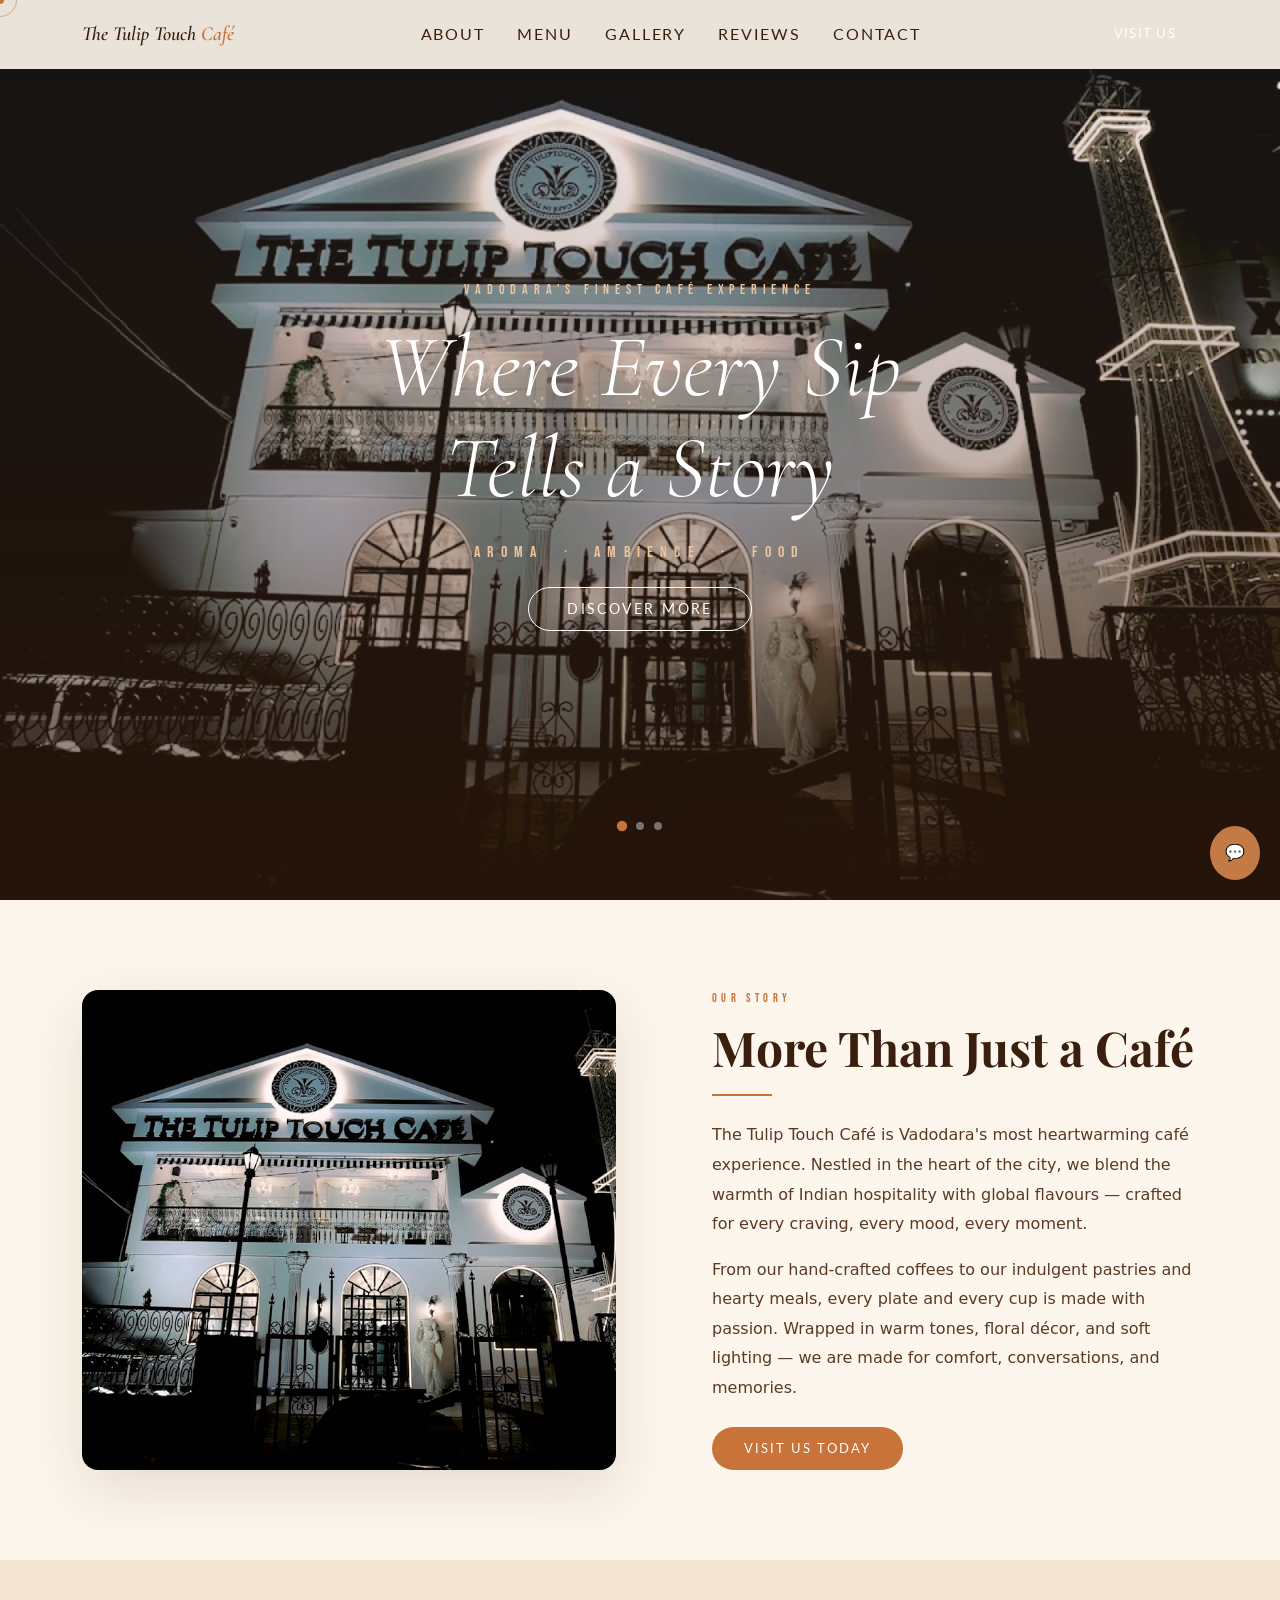
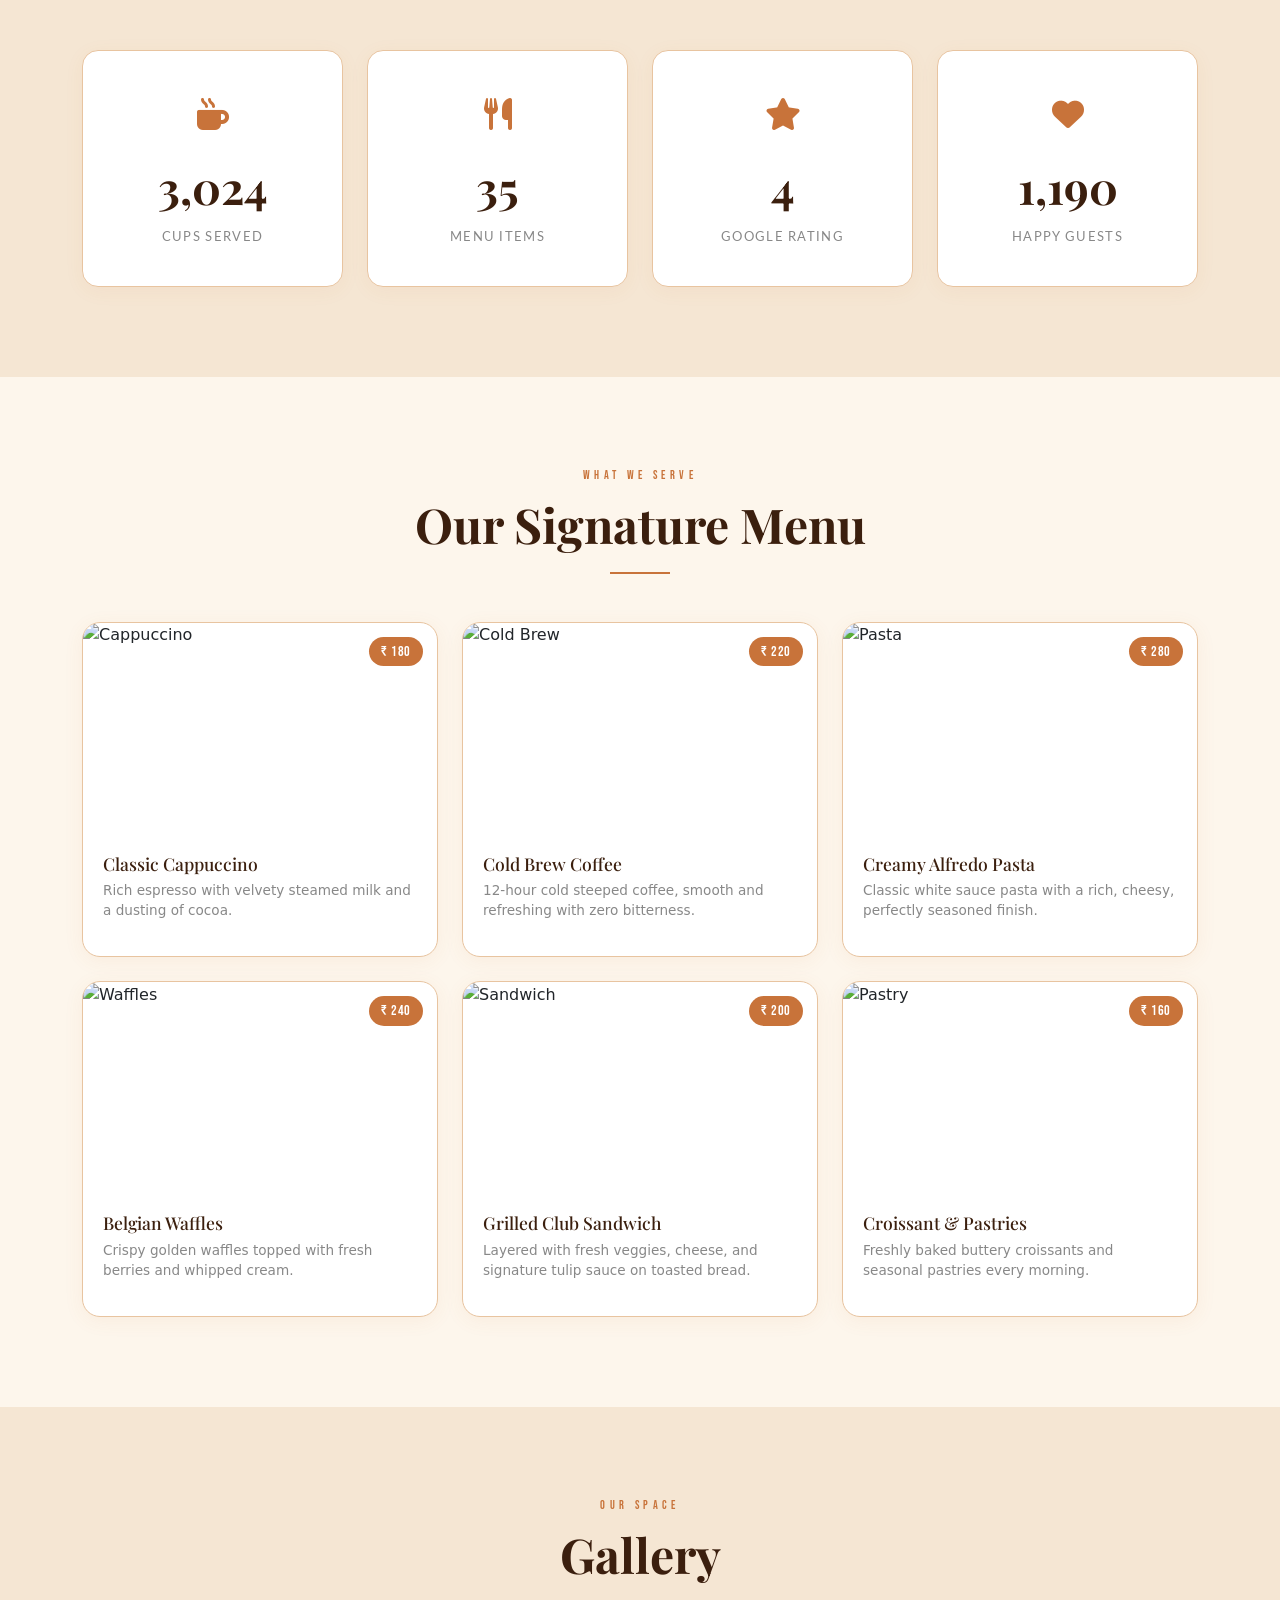
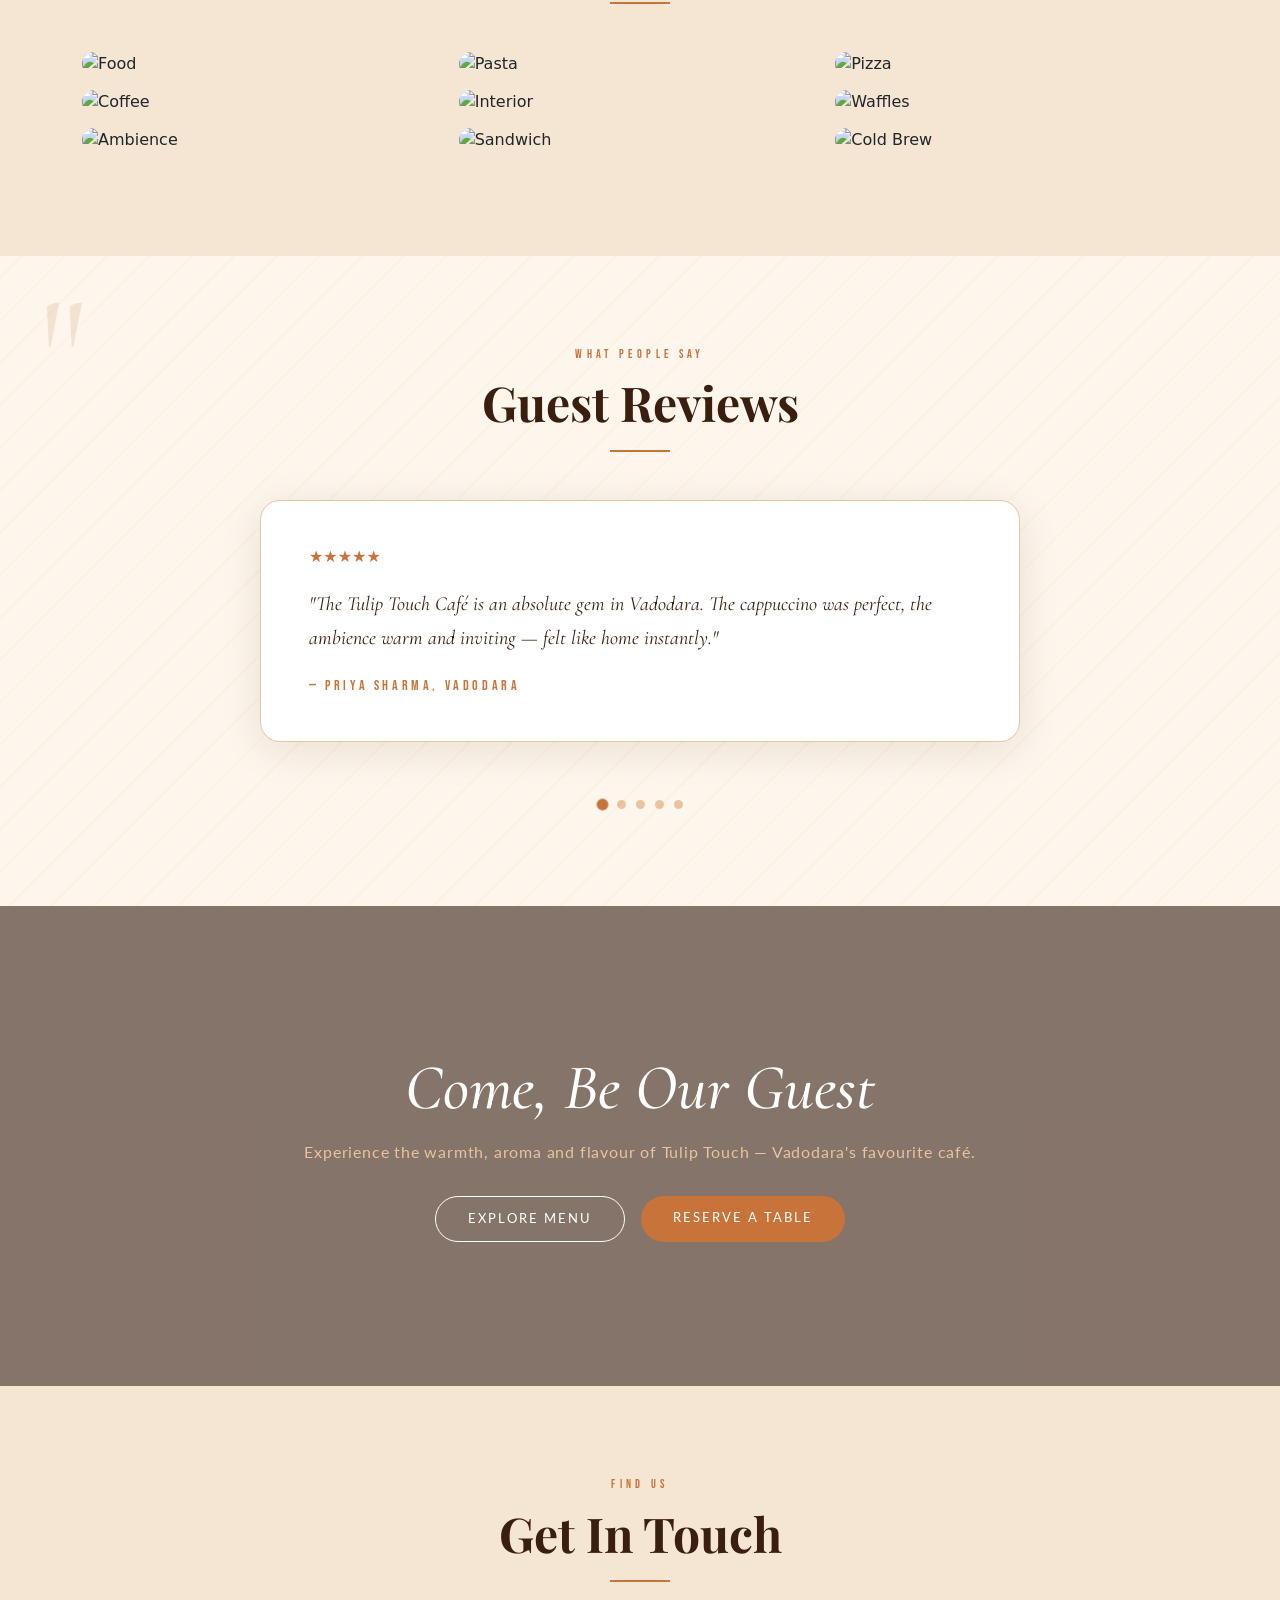
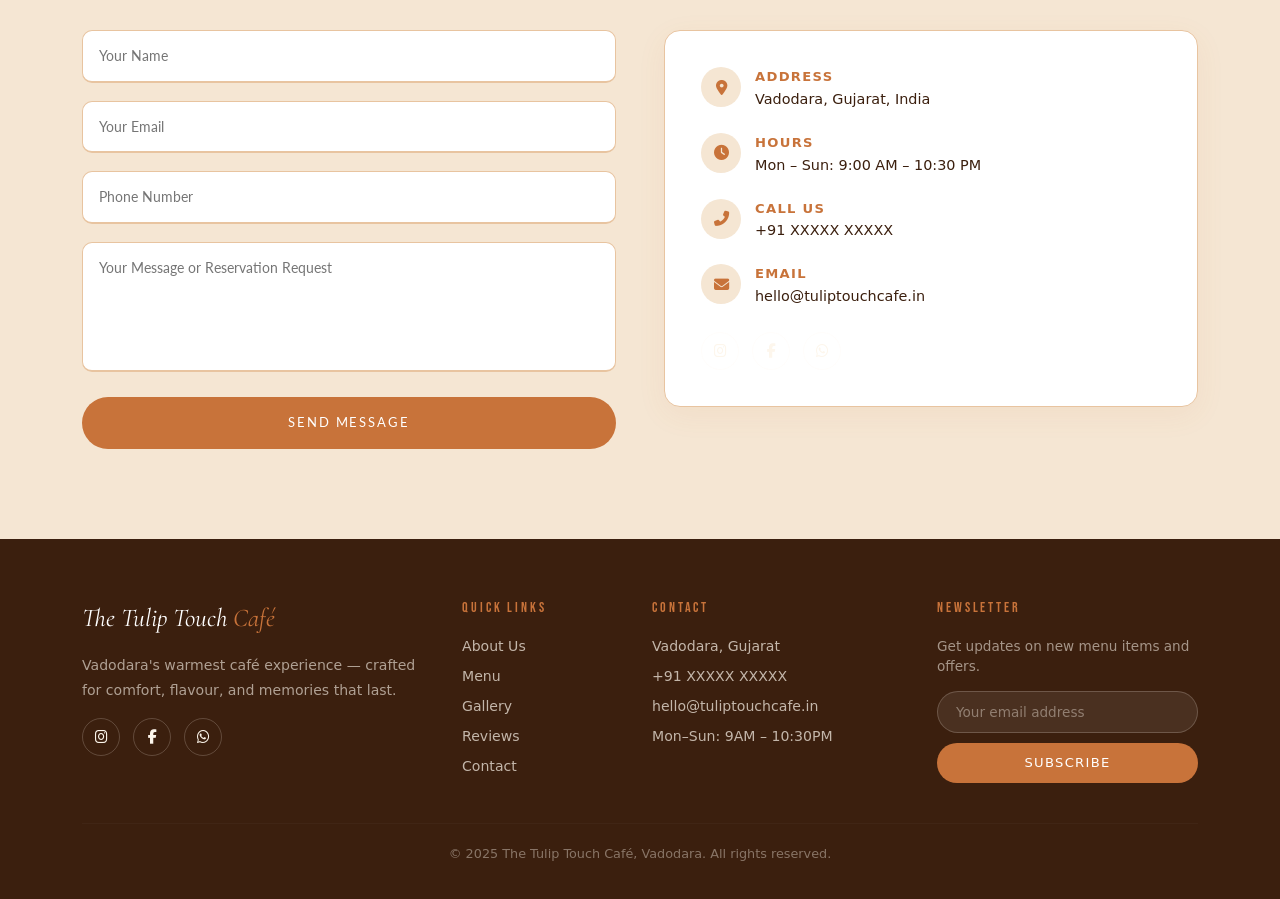
==== index.html @ 8b5bb9b6 "latest updates" ====
<!DOCTYPE html>
<html lang="en">
<head>
  <link rel="stylesheet" href="style.css">

  <meta charset="UTF-8" />
  <meta name="viewport" content="width=device-width, initial-scale=1.0"/>
  <title>The Tulip Touch Café — Vadodara</title>

  <!-- Bootstrap 5 -->
  <link href="https://cdn.jsdelivr.net/npm/bootstrap@5.3.2/dist/css/bootstrap.min.css" rel="stylesheet"/>
  
  <!-- Font Awesome -->
  <link href="https://cdnjs.cloudflare.com/ajax/libs/font-awesome/6.5.0/css/all.min.css" rel="stylesheet"/>
  <!-- Google Fonts -->
  <link href="https://fonts.googleapis.com/css2?family=Cormorant+Garamond:ital,wght@0,300;0,400;0,600;1,300;1,400&family=Playfair+Display:wght@400;600;700&family=Lato:wght@300;400;700&family=Bebas+Neue&display=swap" rel="stylesheet"/>
  
</head>
<body>

<!-- CURSOR -->
<div id="cursor-dot"></div>
<div id="cursor-ring"></div>

<!-- LOADER -->
<div id="loader">
  <div class="loader-logo">The Tulip Touch <span style="color:var(--caramel)">Café</span></div>
  <div class="loader-sub">Vadodara &nbsp;·&nbsp; Est. 2020</div>
</div>

<!-- LIGHTBOX -->
<div id="lightbox">
  <span id="lightbox-close">&times;</span>
  <img id="lightbox-img" src="" alt=""/>
</div>

<!-- ━━━━━━━━━━━━ NAVBAR ━━━━━━━━━━━━ -->
<nav id="mainNav" class="navbar navbar-expand-lg">
  <div class="container">
    <a class="navbar-brand" href="#">The Tulip Touch <span>Café</span></a>
    <button class="navbar-toggler border-0" type="button" data-bs-toggle="collapse" data-bs-target="#navMenu">
      <span class="navbar-toggler-icon"></span>
    </button>
    <div class="collapse navbar-collapse" id="navMenu">
      <ul class="navbar-nav mx-auto">
        <li class="nav-item"><a class="nav-link" href="#about">About</a></li>
        <li class="nav-item"><a class="nav-link" href="#menu">Menu</a></li>
        <li class="nav-item"><a class="nav-link" href="#gallery">Gallery</a></li>
        <li class="nav-item"><a class="nav-link" href="#testimonials">Reviews</a></li>
        <li class="nav-item"><a class="nav-link" href="#contact">Contact</a></li>
      </ul>
      <a href="#contact" class="nav-link btn-nav">Visit Us</a>
    </div>
  </div>
</nav>

<!-- ━━━━━━━━━━━━ HERO ━━━━━━━━━━━━ -->
<section id="hero">
  <div class="hero-slide active" style="background-image:url('images/img2.png')"></div>
  <div class="hero-slide" style="background-image:url('images/img1.png')"></div>
  <div class="hero-slide" style="background-image:url('images/img3.png')"></div>

  <div class="hero-overlay"></div>
  <div class="hero-letterbox-top"></div>
  <div class="hero-letterbox-bottom"></div>

  <!-- Particles -->
  <div class="hero-particle" style="width:10px;height:10px;left:12%;bottom:-20px;animation-duration:11s;animation-delay:0s;"></div>
  <div class="hero-particle" style="width:7px;height:7px;left:25%;bottom:-20px;animation-duration:14s;animation-delay:1.2s;"></div>
  <div class="hero-particle" style="width:14px;height:14px;left:42%;bottom:-20px;animation-duration:9s;animation-delay:2.5s;"></div>
  <div class="hero-particle" style="width:6px;height:6px;left:58%;bottom:-20px;animation-duration:13s;animation-delay:0.8s;"></div>
  <div class="hero-particle" style="width:11px;height:11px;left:70%;bottom:-20px;animation-duration:10s;animation-delay:3s;"></div>
  <div class="hero-particle" style="width:8px;height:8px;left:83%;bottom:-20px;animation-duration:12s;animation-delay:1.8s;"></div>
  <div class="hero-particle" style="width:16px;height:16px;left:6%;bottom:-20px;animation-duration:15s;animation-delay:4s;"></div>
  <div class="hero-particle" style="width:9px;height:9px;left:92%;bottom:-20px;animation-duration:10.5s;animation-delay:2s;"></div>

  <div class="hero-content">
    <div class="hero-tag">Vadodara's Finest Café Experience</div>
    <h1 class="hero-title">Where Every Sip<br>Tells a Story</h1>
    <div class="hero-sub">Aroma &nbsp;·&nbsp; Ambience &nbsp;·&nbsp; Food</div>
    <div class="hero-cta">
      <a href="#about" class="btn-hero">Discover More</a>
    </div>
  </div>

  <div class="hero-dots">
    <div class="hero-dot active" onclick="goSlide(0)"></div>
    <div class="hero-dot" onclick="goSlide(1)"></div>
    <div class="hero-dot" onclick="goSlide(2)"></div>
  </div>
</section>

<!-- ━━━━━━━━━━━━ ABOUT ━━━━━━━━━━━━ -->
<section id="about">
  <div class="container">
    <div class="row align-items-center g-5">
      <div class="col-lg-6 reveal from-left">
        <div class="about-img-wrap" id="tiltCard">
          <img src="images/img2.png" alt="Tulip Touch Cafe Interior"/>
        </div>
      </div>
      <div class="col-lg-6 reveal from-right">
        <div class="about-text">
          <span class="section-label">Our Story</span>
          <h2 class="section-title">More Than Just a Café</h2>
          <div class="section-divider"></div>
          <p class="mb-3" style="line-height:1.85;color:#5a3a25;">
            The Tulip Touch Café is Vadodara's most heartwarming café experience. Nestled in the heart of the city, we blend the warmth of Indian hospitality with global flavours — crafted for every craving, every mood, every moment.
          </p>
          <p class="mb-4" style="line-height:1.85;color:#5a3a25;">
            From our hand-crafted coffees to our indulgent pastries and hearty meals, every plate and every cup is made with passion. Wrapped in warm tones, floral décor, and soft lighting — we are made for comfort, conversations, and memories.
          </p>
          <a href="#contact" class="btn-caramel">Visit Us Today</a>
        </div>
      </div>
    </div>
  </div>
</section>

<!-- ━━━━━━━━━━━━ STATS ━━━━━━━━━━━━ -->
<section id="stats">
  <div class="container">
    <div class="row g-4 text-center">
      <div class="col-6 col-md-3 reveal">
        <div class="stat-card">
          <div class="stat-icon"><i class="fas fa-mug-hot"></i></div>
          <div class="stat-num" data-target="5000">0</div>
          <div class="stat-label">Cups Served</div>
        </div>
      </div>
      <div class="col-6 col-md-3 reveal" style="transition-delay:0.1s">
        <div class="stat-card">
          <div class="stat-icon"><i class="fas fa-utensils"></i></div>
          <div class="stat-num" data-target="60">0</div>
          <div class="stat-label">Menu Items</div>
        </div>
      </div>
      <div class="col-6 col-md-3 reveal" style="transition-delay:0.2s">
        <div class="stat-card">
          <div class="stat-icon"><i class="fas fa-star"></i></div>
          <div class="stat-num" data-target="4">0</div>
          <div class="stat-label">Google Rating</div>
        </div>
      </div>
      <div class="col-6 col-md-3 reveal" style="transition-delay:0.3s">
        <div class="stat-card">
          <div class="stat-icon"><i class="fas fa-heart"></i></div>
          <div class="stat-num" data-target="2000">0</div>
          <div class="stat-label">Happy Guests</div>
        </div>
      </div>
    </div>
  </div>
</section>

<!-- ━━━━━━━━━━━━ MENU ━━━━━━━━━━━━ -->
<section id="menu">
  <div class="container">
    <div class="text-center mb-5 reveal">
      <span class="section-label">What We Serve</span>
      <h2 class="section-title">Our Signature Menu</h2>
      <div class="section-divider mx-auto"></div>
    </div>
    <div class="row g-4">
      <div class="col-md-4 reveal" style="transition-delay:0s">
        <div class="menu-card">
          <div class="menu-img"><img src="https://images.unsplash.com/photo-1509042239860-f550ce710b93?w=600" alt="Cappuccino"/></div>
          <div class="price-badge">₹ 180</div>
          <div class="menu-body"><h5>Classic Cappuccino</h5><p>Rich espresso with velvety steamed milk and a dusting of cocoa.</p></div>
        </div>
      </div>
      <div class="col-md-4 reveal" style="transition-delay:0.1s">
        <div class="menu-card">
          <div class="menu-img"><img src="https://images.unsplash.com/photo-1572286258217-215cf8e3320a?w=600" alt="Cold Brew"/></div>
          <div class="price-badge">₹ 220</div>
          <div class="menu-body"><h5>Cold Brew Coffee</h5><p>12-hour cold steeped coffee, smooth and refreshing with zero bitterness.</p></div>
        </div>
      </div>
      <div class="col-md-4 reveal" style="transition-delay:0.2s">
        <div class="menu-card">
          <div class="menu-img"><img src="https://images.unsplash.com/photo-1556909114-f6e7ad7d3136?w=600" alt="Pasta"/></div>
          <div class="price-badge">₹ 280</div>
          <div class="menu-body"><h5>Creamy Alfredo Pasta</h5><p>Classic white sauce pasta with a rich, cheesy, perfectly seasoned finish.</p></div>
        </div>
      </div>
      <div class="col-md-4 reveal" style="transition-delay:0.1s">
        <div class="menu-card">
          <div class="menu-img"><img src="https://images.unsplash.com/photo-1551024506-0bccd828d307?w=600" alt="Waffles"/></div>
          <div class="price-badge">₹ 240</div>
          <div class="menu-body"><h5>Belgian Waffles</h5><p>Crispy golden waffles topped with fresh berries and whipped cream.</p></div>
        </div>
      </div>
      <div class="col-md-4 reveal" style="transition-delay:0.2s">
        <div class="menu-card">
          <div class="menu-img"><img src="https://images.unsplash.com/photo-1565299624946-b28f40a0ae38?w=600" alt="Sandwich"/></div>
          <div class="price-badge">₹ 200</div>
          <div class="menu-body"><h5>Grilled Club Sandwich</h5><p>Layered with fresh veggies, cheese, and signature tulip sauce on toasted bread.</p></div>
        </div>
      </div>
      <div class="col-md-4 reveal" style="transition-delay:0.3s">
        <div class="menu-card">
          <div class="menu-img"><img src="https://images.unsplash.com/photo-1504674900247-0877df9cc836?w=600" alt="Pastry"/></div>
          <div class="price-badge">₹ 160</div>
          <div class="menu-body"><h5>Croissant & Pastries</h5><p>Freshly baked buttery croissants and seasonal pastries every morning.</p></div>
        </div>
      </div>
    </div>
  </div>
</section>

<!-- ━━━━━━━━━━━━ GALLERY ━━━━━━━━━━━━ -->
<section id="gallery">
  <div class="container">
    <div class="text-center mb-5 reveal">
      <span class="section-label">Our Space</span>
      <h2 class="section-title">Gallery</h2>
      <div class="section-divider mx-auto"></div>
    </div>
    <div class="gallery-grid">
      <div class="gallery-item reveal" onclick="openLightbox(this)">
        <img src="https://images.unsplash.com/photo-1504674900247-0877df9cc836?w=700" alt="Food"/>
        <div class="gallery-overlay">Our Kitchen Creations</div>
      </div>
      <div class="gallery-item reveal" onclick="openLightbox(this)">
        <img src="https://images.unsplash.com/photo-1509042239860-f550ce710b93?w=700" alt="Coffee"/>
        <div class="gallery-overlay">Hand-crafted Coffees</div>
      </div>
      <div class="gallery-item reveal" onclick="openLightbox(this)">
        <img src="https://images.unsplash.com/photo-1414235077428-338989a2e8c0?w=700" alt="Ambience"/>
        <div class="gallery-overlay">Warm Ambience</div>
      </div>
      <div class="gallery-item reveal" onclick="openLightbox(this)">
        <img src="https://images.unsplash.com/photo-1556909114-f6e7ad7d3136?w=700" alt="Pasta"/>
        <div class="gallery-overlay">Signature Pasta</div>
      </div>
      <div class="gallery-item reveal" onclick="openLightbox(this)">
        <img src="https://images.unsplash.com/photo-1521017432531-fbd92d768814?w=700" alt="Interior"/>
        <div class="gallery-overlay">Cozy Interiors</div>
      </div>
      <div class="gallery-item reveal" onclick="openLightbox(this)">
        <img src="https://images.unsplash.com/photo-1565299624946-b28f40a0ae38?w=700" alt="Sandwich"/>
        <div class="gallery-overlay">Fresh Bites</div>
      </div>
      <div class="gallery-item reveal" onclick="openLightbox(this)">
        <img src="https://images.unsplash.com/photo-1513104890138-7c749659a591?w=700" alt="Pizza"/>
        <div class="gallery-overlay">Our Specials</div>
      </div>
      <div class="gallery-item reveal" onclick="openLightbox(this)">
        <img src="https://images.unsplash.com/photo-1551024506-0bccd828d307?w=700" alt="Waffles"/>
        <div class="gallery-overlay">Sweet Treats</div>
      </div>
      <div class="gallery-item reveal" onclick="openLightbox(this)">
        <img src="https://images.unsplash.com/photo-1572286258217-215cf8e3320a?w=700" alt="Cold Brew"/>
        <div class="gallery-overlay">Cold Brews</div>
      </div>
    </div>
  </div>
</section>

<!-- ━━━━━━━━━━━━ TESTIMONIALS ━━━━━━━━━━━━ -->
<section id="testimonials">
  <div class="testi-big-quote">"</div>
  <div class="container">
    <div class="text-center mb-5 reveal">
      <span class="section-label">What People Say</span>
      <h2 class="section-title">Guest Reviews</h2>
      <div class="section-divider mx-auto"></div>
    </div>
    <div class="testi-wrapper reveal">
      <div class="testi-card active" id="testiCard">
        <div class="testi-stars">★★★★★</div>
        <div class="testi-text" id="testiText">"The Tulip Touch Café is an absolute gem in Vadodara. The cappuccino was perfect, the ambience warm and inviting — felt like home instantly."</div>
        <div class="testi-name" id="testiName">— Priya Sharma, Vadodara</div>
      </div>
    </div>
    <div class="testi-dots" id="testiDots"></div>
  </div>
</section>

<!-- ━━━━━━━━━━━━ CTA BANNER ━━━━━━━━━━━━ -->
<section id="cta-banner">
  <div class="cta-inner reveal">
    <h2>Come, Be Our Guest</h2>
    <p>Experience the warmth, aroma and flavour of Tulip Touch — Vadodara's favourite café.</p>
    <div class="d-flex gap-3 justify-content-center flex-wrap">
      <a href="#menu" class="btn-outline-caramel" style="border-color:#fff;color:#fff;">Explore Menu</a>
      <a href="#contact" class="btn-caramel">Reserve a Table</a>
    </div>
  </div>
</section>

<!-- ━━━━━━━━━━━━ CONTACT ━━━━━━━━━━━━ -->
<section id="contact">
  <div class="container">
    <div class="text-center mb-5 reveal">
      <span class="section-label">Find Us</span>
      <h2 class="section-title">Get In Touch</h2>
      <div class="section-divider mx-auto"></div>
    </div>
    <div class="row g-5">
      <div class="col-lg-6 reveal from-left">
        <div class="contact-form">
          <input type="text" placeholder="Your Name"/>
          <input type="email" placeholder="Your Email"/>
          <input type="tel" placeholder="Phone Number"/>
          <textarea placeholder="Your Message or Reservation Request"></textarea>
          <button class="btn-caramel w-100 border-0 py-3" type="button">Send Message</button>
        </div>
      </div>
      <div class="col-lg-6 reveal from-right">
        <div class="contact-info-card">
          <div class="contact-info-item">
            <div class="contact-info-icon"><i class="fas fa-map-marker-alt"></i></div>
            <div class="contact-info-text">
              <strong>Address</strong>
              <span>Vadodara, Gujarat, India</span>
            </div>
          </div>
          <div class="contact-info-item">
            <div class="contact-info-icon"><i class="fas fa-clock"></i></div>
            <div class="contact-info-text">
              <strong>Hours</strong>
              <span>Mon – Sun: 9:00 AM – 10:30 PM</span>
            </div>
          </div>
          <div class="contact-info-item">
            <div class="contact-info-icon"><i class="fas fa-phone-alt"></i></div>
            <div class="contact-info-text">
              <strong>Call Us</strong>
              <span>+91 XXXXX XXXXX</span>
            </div>
          </div>
          <div class="contact-info-item">
            <div class="contact-info-icon"><i class="fas fa-envelope"></i></div>
            <div class="contact-info-text">
              <strong>Email</strong>
              <span>hello@tuliptouchcafe.in</span>
            </div>
          </div>
          <div class="social-icons mt-4">
            <a href="#"><i class="fab fa-instagram"></i></a>
            <a href="#"><i class="fab fa-facebook-f"></i></a>
            <a href="#"><i class="fab fa-whatsapp"></i></a>
          </div>
        </div>
      </div>
    </div>
  </div>
</section>

<!-- ━━━━━━━━━━━━ FOOTER ━━━━━━━━━━━━ -->
<footer>
  <div class="container">
    <div class="row g-4">
      <div class="col-lg-4 col-md-6">
        <div class="footer-brand mb-3">The Tulip Touch <span>Café</span></div>
        <p style="color:rgba(253,246,236,0.6);font-size:0.88rem;line-height:1.75;">
          Vadodara's warmest café experience — crafted for comfort, flavour, and memories that last.
        </p>
        <div class="social-icons mt-3">
          <a href="#"><i class="fab fa-instagram"></i></a>
          <a href="#"><i class="fab fa-facebook-f"></i></a>
          <a href="#"><i class="fab fa-whatsapp"></i></a>
        </div>
      </div>
      <div class="col-lg-2 col-md-6">
        <h5>Quick Links</h5>
        <a href="#about">About Us</a>
        <a href="#menu">Menu</a>
        <a href="#gallery">Gallery</a>
        <a href="#testimonials">Reviews</a>
        <a href="#contact">Contact</a>
      </div>
      <div class="col-lg-3 col-md-6">
        <h5>Contact</h5>
        <a href="#">Vadodara, Gujarat</a>
        <a href="#">+91 XXXXX XXXXX</a>
        <a href="#">hello@tuliptouchcafe.in</a>
        <a href="#">Mon–Sun: 9AM – 10:30PM</a>
      </div>
      <div class="col-lg-3 col-md-6">
        <h5>Newsletter</h5>
        <p style="color:rgba(253,246,236,0.55);font-size:0.85rem;margin-bottom:14px;">Get updates on new menu items and offers.</p>
        <div class="footer-subscribe">
          <input type="email" placeholder="Your email address"/>
          <button>Subscribe</button>
        </div>
      </div>
    </div>
    <hr class="footer-divider"/>
    <p class="footer-copy">© 2025 The Tulip Touch Café, Vadodara. All rights reserved.</p>
  </div>
</footer>

<!-- Bootstrap JS -->
<script src="https://cdn.jsdelivr.net/npm/bootstrap@5.3.2/dist/js/bootstrap.bundle.min.js"></script>
<script src="script.js"></script>

<!-- CHAT BUTTON -->
<div id="chat-btn">💬</div>

<!-- CHAT BOX -->
<div id="chat-box">
  <div class="chat-header">Tulip Café</div>

  <div id="chat-body">
    <div class="bot-msg">
      Hi 👋 Welcome! How can we help?

      <div class="chat-options">
        <div onclick="sendMsg('menu')">🍽️ View Menu</div>
        <div onclick="sendMsg('location')">📍 Location</div>
        <div onclick="sendMsg('time')">⏰ Opening Hours</div>
        <div onclick="sendMsg('contact')">📞 Contact</div>
      </div>
    </div>
  </div>
</div>


<script>
// OPEN CLOSE CHAT
document.getElementById("chat-btn").onclick = () => {
  let box = document.getElementById("chat-box");
  box.style.display = box.style.display === "none" ? "block" : "none";
};

// MAIN FUNCTION
function sendMsg(type) {
  let chat = document.getElementById("chat-body");

  let userMsg = document.createElement("div");
  userMsg.className = "user-msg";

  let botMsg = document.createElement("div");
  botMsg.className = "bot-msg";

  // USER TEXT
  if(type === "menu") userMsg.innerText = "🍽️ View Menu";
  if(type === "location") userMsg.innerText = "📍 Location";
  if(type === "time") userMsg.innerText = "⏰ Opening Hours";
  if(type === "contact") userMsg.innerText = "📞 Contact";

  // BOT RESPONSE
  if(type === "menu") {
    botMsg.innerHTML = `
      <b>Our Menu 🍽️</b><br><br>

      ☕ Cappuccino — ₹180<br>
      🧊 Cold Brew — ₹220<br>
      🍝 Alfredo Pasta — ₹280<br>
      🧇 Waffles — ₹240<br>
      🥪 Sandwich — ₹200<br><br>

      ${getOptions()}
    `;
  }

  if(type === "location") {
    botMsg.innerHTML = `
      📍 Vadodara, Gujarat<br><br>
      ${getOptions()}
    `;
  }

  if(type === "time") {
    botMsg.innerHTML = `
      ⏰ Open 10 AM – 11 PM<br><br>
      ${getOptions()}
    `;
  }

  if(type === "contact") {
    botMsg.innerHTML = `
      📞 Call: 9876543210<br><br>
      ${getOptions()}
    `;
  }

  chat.appendChild(userMsg);
  chat.appendChild(botMsg);

  chat.scrollTop = chat.scrollHeight;
}

// BUTTONS AGAIN
function getOptions() {
  return `
    <div class="chat-options">
      <div onclick="sendMsg('menu')">🍽️ Menu</div>
      <div onclick="sendMsg('location')">📍 Location</div>
      <div onclick="sendMsg('time')">⏰ Hours</div>
      <div onclick="sendMsg('contact')">📞 Contact</div>
    </div>
  `;
}
</script>



</body>
</html>
---- style.css ----
:root {
      --cream:      #FDF6EC;
      --blush:      #F5E6D3;
      --caramel:    #C8733A;
      --espresso:   #3B1F0E;
      --dusty:      #E8C4A0;
      --sage:       #A8B89A;
      --white:      #FFFFFF;
    }

    *, *::before, *::after { margin: 0; padding: 0; box-sizing: border-box; }

    html { scroll-behavior: smooth; }

    body {
      background: var(--cream);
      color: var(--espresso);
      font-family: 'Lato', sans-serif;
      overflow-x: hidden;
      cursor: none;
    }

    /* ── CUSTOM CURSOR ── */
    #cursor-dot {
      width: 8px; height: 8px;
      background: var(--caramel);
      border-radius: 50%;
      position: fixed; top: 0; left: 0;
      pointer-events: none; z-index: 99999;
      transform: translate(-50%, -50%);
      transition: transform 0.08s, width 0.2s, height 0.2s, opacity 0.2s;
    }
    #cursor-ring {
      width: 34px; height: 34px;
      border: 1.5px solid var(--caramel);
      border-radius: 50%;
      position: fixed; top: 0; left: 0;
      pointer-events: none; z-index: 99998;
      transform: translate(-50%, -50%);
      transition: width 0.3s, height 0.3s, opacity 0.3s;
      opacity: 0.5;
    }
    a:hover ~ #cursor-dot,
    button:hover ~ #cursor-dot { width: 0; height: 0; }

    /* ── PAGE LOADER ── */
    #loader {
      position: fixed; inset: 0;
      background: var(--cream);
      z-index: 99990;
      display: flex; flex-direction: column;
      align-items: center; justify-content: center;
      transition: transform 1s cubic-bezier(0.76, 0, 0.24, 1);
    }
    #loader.hide { transform: translateY(-100%); }
    .loader-logo {
      font-family: 'Cormorant Garamond', serif;
      font-size: clamp(2rem, 5vw, 3.5rem);
      font-style: italic;
      color: var(--espresso);
      opacity: 0;
      transform: scale(0.85);
      animation: loaderReveal 1s ease 0.3s forwards;
    }
    .loader-sub {
      font-family: 'Bebas Neue', sans-serif;
      letter-spacing: 0.4em;
      font-size: 0.85rem;
      color: var(--caramel);
      opacity: 0;
      animation: loaderReveal 1s ease 0.6s forwards;
      margin-top: 8px;
    }
    @keyframes loaderReveal {
      to { opacity: 1; transform: scale(1); }
    }

    /* ── NAVBAR ── */
    #mainNav {
      position: fixed; top: 0; width: 100%; z-index: 1000;
      background: rgba(253,246,236,0.92);
      backdrop-filter: blur(8px);
      border-bottom: 1px solid transparent;
      transition: all 0.4s ease;
      padding: 14px 0;
    }
    #mainNav.scrolled {
      box-shadow: 0 4px 30px rgba(59,31,14,0.1);
      border-bottom-color: var(--dusty);
      padding: 8px 0;
    }
    .navbar-brand {
      font-family: 'Cormorant Garamond', serif;
      font-size: 1.55rem;
      font-style: italic;
      color: var(--espresso) !important;
      font-weight: 600;
    }
    .navbar-brand span { color: var(--caramel); }
    .nav-link {
      font-family: 'Lato', sans-serif;
      font-size: 0.82rem;
      letter-spacing: 0.12em;
      text-transform: uppercase;
      color: var(--espresso) !important;
      padding: 6px 16px !important;
      position: relative;
    }
    .nav-link::after {
      content: '';
      position: absolute; bottom: 0; left: 16px;
      width: 0; height: 1.5px;
      background: var(--caramel);
      transition: width 0.3s ease;
    }
    .nav-link:hover::after { width: calc(100% - 32px); }
    .btn-nav {
      background: var(--caramel);
      color: #fff !important;
      border-radius: 30px;
      padding: 8px 22px !important;
      font-size: 0.8rem !important;
      letter-spacing: 0.1em;
      transition: all 0.3s;
    }
    .btn-nav:hover { background: var(--espresso); transform: scale(1.04); }
    .btn-nav::after { display: none !important; }

    /* ── HERO ── */
    #hero {
      height: 100vh; position: relative; overflow: hidden;
    }
    .hero-slide {
      position: absolute; inset: 0;
      background-size: cover; background-position: center;
      opacity: 0; transition: opacity 1.2s ease;
    }
    .hero-slide.active { opacity: 1; }
    .hero-overlay {
      position: absolute; inset: 0;
      background: linear-gradient(to bottom, rgba(253,246,236,0.08), rgba(59,31,14,0.62));
    }
    
    .hero-letterbox-top { top: 0; }
    .hero-letterbox-bottom { bottom: 0; }
    .hero-content {
      position: absolute; inset: 0; z-index: 4;
      display: flex; flex-direction: column;
      align-items: center; justify-content: center;
      text-align: center; padding: 0 20px;
    }
    .hero-tag {
      font-family: 'Bebas Neue', sans-serif;
      letter-spacing: 0.4em; font-size: 0.9rem;
      color: var(--dusty); margin-bottom: 16px;
      opacity: 0; transform: translateY(20px);
      animation: heroUp 0.8s ease 2.2s forwards;
    }
    .hero-title {
      font-family: 'Cormorant Garamond', serif;
      font-size: clamp(2.8rem, 7vw, 5.5rem);
      font-style: italic; font-weight: 300;
      color: #fff; line-height: 1.15;
      opacity: 0; transform: translateY(30px);
      animation: heroUp 0.9s ease 2.4s forwards;
    }
    .hero-sub {
      font-family: 'Bebas Neue', sans-serif;
      letter-spacing: 0.45em; font-size: 1rem;
      color: var(--dusty); margin-top: 14px;
      opacity: 0; transform: translateY(20px);
      animation: heroUp 0.8s ease 2.6s forwards;
    }
    .hero-cta {
      margin-top: 32px;
      opacity: 0; transform: translateY(20px);
      animation: heroUp 0.8s ease 2.8s forwards;
    }
    .btn-hero {
      background: transparent;
      border: 1.5px solid #fff;
      color: #fff;
      font-family: 'Lato', sans-serif;
      font-size: 0.85rem;
      letter-spacing: 0.18em;
      text-transform: uppercase;
      padding: 13px 38px;
      border-radius: 40px;
      transition: all 0.35s;
      text-decoration: none;
    }
    .btn-hero:hover {
      background: var(--caramel);
      border-color: var(--caramel);
      color: #fff;
      transform: scale(1.05);
    }
    @keyframes heroUp {
      to { opacity: 1; transform: translateY(0); }
    }

    /* Hero particles */
    .hero-particle {
      position: absolute; border-radius: 50%;
      background: var(--caramel); opacity: 0;
      animation: floatUp linear infinite;
      z-index: 2;
    }
    @keyframes floatUp {
      0%   { opacity: 0; transform: translateY(0) translateX(0); }
      15%  { opacity: 0.55; }
      80%  { opacity: 0.3; }
      100% { opacity: 0; transform: translateY(-100vh) translateX(30px); }
    }

    /* Hero dots */
    .hero-dots {
      position: absolute; bottom: 70px; left: 50%;
      transform: translateX(-50%); z-index: 5;
      display: flex; gap: 10px;
    }
    .hero-dot {
      width: 8px; height: 8px; border-radius: 50%;
      background: rgba(255,255,255,0.4);
      cursor: pointer; transition: all 0.3s;
    }
    .hero-dot.active {
      background: var(--caramel);
      transform: scale(1.3);
    }

    /* ── SECTIONS BASE ── */
    section { padding: 90px 0; }

    .section-label {
      font-family: 'Bebas Neue', sans-serif;
      letter-spacing: 0.35em; font-size: 0.78rem;
      color: var(--caramel); margin-bottom: 10px;
      display: block;
    }
    .section-title {
      font-family: 'Playfair Display', serif;
      font-size: clamp(2rem, 4vw, 3rem);
      color: var(--espresso); line-height: 1.2;
      font-weight: 700;
    }
    .section-divider {
      width: 60px; height: 2px;
      background: var(--caramel);
      margin: 18px 0 24px;
    }

    /* ── ABOUT ── */
    #about { background: var(--cream); }
    .about-img-wrap {
      border-radius: 16px; overflow: hidden;
      box-shadow: 0 20px 60px rgba(59,31,14,0.12);
      transition: transform 0.1s ease, box-shadow 0.3s ease;
      will-change: transform;
    }
    .about-img-wrap img {
      width: 100%; height: 480px;
      object-fit: cover; display: block;
      transition: transform 0.6s ease;
    }
    .about-img-wrap:hover img { transform: scale(1.04); }
    .about-text { padding-left: 48px; }
    .btn-caramel {
      background: var(--caramel); color: #fff;
      border: none; border-radius: 30px;
      padding: 12px 32px;
      font-family: 'Lato', sans-serif;
      font-size: 0.82rem; letter-spacing: 0.15em;
      text-transform: uppercase;
      transition: all 0.3s; text-decoration: none; display: inline-block;
    }
    .btn-caramel:hover { background: var(--espresso); color: #fff; transform: scale(1.04); }
    .btn-outline-caramel {
      background: transparent;
      border: 1.5px solid var(--caramel);
      color: var(--caramel);
      border-radius: 30px; padding: 12px 32px;
      font-family: 'Lato', sans-serif;
      font-size: 0.82rem; letter-spacing: 0.15em;
      text-transform: uppercase;
      transition: all 0.3s; text-decoration: none; display: inline-block;
    }
    .btn-outline-caramel:hover { background: var(--caramel); color: #fff; }

    /* ── STATS ── */
    #stats { background: var(--blush); }
    .stat-card {
      text-align: center; padding: 40px 24px;
      border-radius: 16px;
      background: #fff;
      box-shadow: 0 4px 20px rgba(200,115,58,0.06);
      border: 1px solid var(--dusty);
      transition: all 0.4s cubic-bezier(0.23,1,0.32,1);
    }
    .stat-card:hover {
      transform: translateY(-10px);
      box-shadow: 0 24px 50px rgba(200,115,58,0.15);
      border-color: var(--caramel);
    }
    .stat-icon { font-size: 2rem; color: var(--caramel); margin-bottom: 14px; }
    .stat-num {
      font-family: 'Playfair Display', serif;
      font-size: 2.8rem; color: var(--espresso); font-weight: 700;
    }
    .stat-label {
      font-family: 'Lato', sans-serif;
      font-size: 0.82rem; letter-spacing: 0.1em;
      text-transform: uppercase; color: #888;
      margin-top: 6px;
    }

    /* ── MENU ── */
    #menu { background: var(--cream); }
    .menu-card {
      border-radius: 18px; overflow: hidden;
      background: #fff;
      border: 1px solid var(--dusty);
      box-shadow: 0 4px 20px rgba(200,115,58,0.07);
      transition: all 0.45s cubic-bezier(0.23,1,0.32,1);
      position: relative;
    }
    .menu-card:hover {
      transform: translateY(-12px);
      box-shadow: 0 28px 60px rgba(200,115,58,0.18);
      border-color: var(--caramel);
    }
    .menu-img { overflow: hidden; height: 210px; }
    .menu-img img {
      width: 100%; height: 100%; object-fit: cover;
      transition: transform 0.6s ease;
    }
    .menu-card:hover .menu-img img { transform: scale(1.08); }
    .menu-body { padding: 20px; }
    .menu-body h5 {
      font-family: 'Playfair Display', serif;
      font-size: 1.1rem; color: var(--espresso); margin-bottom: 6px;
    }
    .menu-body p { font-size: 0.85rem; color: #888; line-height: 1.5; }
    .price-badge {
      position: absolute; top: 14px; right: 14px;
      background: var(--caramel); color: #fff;
      font-family: 'Bebas Neue', sans-serif;
      letter-spacing: 0.05em; font-size: 0.9rem;
      padding: 4px 12px; border-radius: 20px;
    }

    /* ── GALLERY ── */
    #gallery { background: var(--blush); }
    .gallery-grid {
      columns: 3; column-gap: 14px;
    }
    .gallery-item {
      break-inside: avoid; margin-bottom: 14px;
      border-radius: 14px; overflow: hidden;
      position: relative; cursor: pointer;
    }
    .gallery-item img {
      width: 100%; display: block;
      transition: transform 0.55s ease, filter 0.4s;
    }
    .gallery-item:hover img {
      transform: scale(1.06);
      filter: brightness(1.08) contrast(1.06);
    }
    .gallery-overlay {
      position: absolute; bottom: 0; left: 0; right: 0;
      background: linear-gradient(to top, rgba(59,31,14,0.75), transparent);
      color: #fff; padding: 20px 16px 16px;
      transform: translateY(100%);
      transition: transform 0.4s ease;
      font-family: 'Playfair Display', serif;
      font-size: 0.95rem;
    }
    .gallery-item:hover .gallery-overlay { transform: translateY(0); }

    /* Lightbox */
    #lightbox {
      display: none; position: fixed; inset: 0;
      background: rgba(15,8,3,0.92);
      z-index: 9999; align-items: center; justify-content: center;
    }
    #lightbox.open { display: flex; }
    #lightbox img {
      max-width: 90vw; max-height: 88vh;
      border-radius: 12px;
      box-shadow: 0 0 60px rgba(0,0,0,0.6);
      animation: lbIn 0.3s ease;
    }
    #lightbox-close {
      position: absolute; top: 24px; right: 32px;
      color: #fff; font-size: 2rem; cursor: pointer;
      font-family: 'Lato', sans-serif; font-weight: 300;
    }
    @keyframes lbIn {
      from { transform: scale(0.92); opacity: 0; }
      to   { transform: scale(1); opacity: 1; }
    }

    /* ── TESTIMONIALS ── */
    #testimonials { background: var(--cream); position: relative; overflow: hidden; }
    #testimonials::before {
      content: '';
      position: absolute; inset: 0;
      background: repeating-linear-gradient(
        -45deg,
        transparent, transparent 28px,
        rgba(200,115,58,0.04) 28px, rgba(200,115,58,0.04) 30px
      );
    }
    .testi-big-quote {
      font-family: 'Cormorant Garamond', serif;
      font-size: 10rem; line-height: 0.6;
      color: var(--caramel); opacity: 0.15;
      position: absolute; top: 50px; left: 40px;
      user-select: none; pointer-events: none;
    }
    .testi-wrapper {
      position: relative; perspective: 1000px;
      min-height: 260px;
    }
    .testi-card {
      background: #fff; border-radius: 20px;
      padding: 44px 48px; max-width: 760px;
      margin: 0 auto;
      box-shadow: 0 8px 40px rgba(59,31,14,0.1);
      border: 1px solid var(--dusty);
      backface-visibility: hidden;
      transition: transform 0.5s cubic-bezier(0.23,1,0.32,1), opacity 0.5s;
    }
    .testi-card.flip-out {
      transform: perspective(1000px) rotateY(90deg);
      opacity: 0;
    }
    .testi-card.flip-in {
      transform: perspective(1000px) rotateY(-90deg);
      opacity: 0;
    }
    .testi-card.active {
      transform: perspective(1000px) rotateY(0deg);
      opacity: 1;
    }
    .testi-stars { color: var(--caramel); font-size: 1rem; margin-bottom: 18px; }
    .testi-text {
      font-family: 'Cormorant Garamond', serif;
      font-size: 1.25rem; font-style: italic;
      color: var(--espresso); line-height: 1.7;
    }
    .testi-name {
      font-family: 'Bebas Neue', sans-serif;
      letter-spacing: 0.25em; font-size: 0.9rem;
      color: var(--caramel); margin-top: 20px;
    }
    .testi-dots { text-align: center; margin-top: 32px; }
    .testi-dot {
      display: inline-block; width: 9px; height: 9px;
      border-radius: 50%; background: var(--dusty);
      margin: 0 5px; cursor: pointer; transition: all 0.3s;
    }
    .testi-dot.active { background: var(--caramel); transform: scale(1.3); }

    /* ── CTA BANNER ── */
    #cta-banner {
      min-height: 480px; position: relative; overflow: hidden;
      background: url('https://images.unsplash.com/photo-1453614512568-c4024d13c247?w=1920') center/cover no-repeat fixed;
      display: flex; align-items: center; justify-content: center;
    }
    #cta-banner::before {
      content: ''; position: absolute; inset: 0;
      background: rgba(59,31,14,0.62);
    }
    .cta-inner { position: relative; z-index: 1; text-align: center; }
    .cta-inner h2 {
      font-family: 'Cormorant Garamond', serif;
      font-size: clamp(2.2rem, 5vw, 4rem);
      font-style: italic; color: #fff;
    }
    .cta-inner p {
      color: var(--dusty); font-size: 1rem; margin: 14px 0 32px;
      font-family: 'Lato', sans-serif; letter-spacing: 0.05em;
    }

    /* ── CONTACT ── */
    #contact { background: var(--blush); }
    .contact-form input,
    .contact-form textarea,
    .contact-form select {
      background: #fff; border: 1px solid var(--dusty);
      border-bottom: 2px solid var(--dusty);
      border-radius: 10px; padding: 14px 16px;
      font-family: 'Lato', sans-serif; font-size: 0.9rem;
      width: 100%; outline: none; transition: border-color 0.3s, box-shadow 0.3s;
      margin-bottom: 18px; color: var(--espresso);
    }
    .contact-form input:focus,
    .contact-form textarea:focus {
      border-bottom-color: var(--caramel);
      box-shadow: 0 4px 14px rgba(200,115,58,0.12);
    }
    .contact-form textarea { height: 130px; resize: none; }
    .contact-info-card {
      background: #fff; border-radius: 16px;
      padding: 36px; border: 1px solid var(--dusty);
      box-shadow: 0 8px 30px rgba(200,115,58,0.07);
    }
    .contact-info-item {
      display: flex; align-items: flex-start; gap: 14px;
      margin-bottom: 22px;
    }
    .contact-info-icon {
      width: 40px; height: 40px; border-radius: 50%;
      background: var(--blush); display: flex;
      align-items: center; justify-content: center;
      color: var(--caramel); font-size: 0.95rem;
      flex-shrink: 0;
    }
    .contact-info-text strong { display: block; font-size: 0.82rem; letter-spacing: 0.1em; text-transform: uppercase; color: var(--caramel); }
    .contact-info-text span { font-size: 0.9rem; color: var(--espresso); }

    /* ── FOOTER ── */
    footer {
      background: var(--espresso); color: var(--cream);
      padding: 60px 0 20px;
    }
    footer h5 {
      font-family: 'Bebas Neue', sans-serif;
      letter-spacing: 0.2em; font-size: 0.9rem;
      color: var(--caramel); margin-bottom: 20px;
    }
    footer a { color: rgba(253,246,236,0.7); text-decoration: none; font-size: 0.88rem; display: block; margin-bottom: 9px; transition: color 0.3s; }
    footer a:hover { color: var(--caramel); }
    .footer-brand {
      font-family: 'Cormorant Garamond', serif;
      font-size: 1.6rem; font-style: italic;
      color: #fff;
    }
    .footer-brand span { color: var(--caramel); }
    .footer-divider { border-color: rgba(253,246,236,0.1); margin: 36px 0 20px; }
    .social-icons a {
      display: inline-flex; align-items: center; justify-content: center;
      width: 38px; height: 38px; border-radius: 50%;
      border: 1px solid rgba(253,246,236,0.2);
      color: var(--cream); font-size: 0.9rem; margin-right: 8px;
      transition: all 0.3s; text-decoration: none;
    }
    .social-icons a:hover { background: var(--caramel); border-color: var(--caramel); transform: scale(1.2); }
    .footer-copy { font-size: 0.8rem; color: rgba(253,246,236,0.4); text-align: center; }
    .footer-subscribe input {
      background: rgba(255,255,255,0.08);
      border: 1px solid rgba(253,246,236,0.2);
      border-radius: 30px; padding: 10px 18px;
      color: #fff; font-size: 0.85rem; width: 100%; outline: none;
      margin-bottom: 10px;
    }
    .footer-subscribe input::placeholder { color: rgba(253,246,236,0.4); }
    .footer-subscribe button {
      background: var(--caramel); color: #fff; border: none;
      border-radius: 30px; padding: 10px 22px;
      font-size: 0.82rem; letter-spacing: 0.1em;
      text-transform: uppercase; transition: all 0.3s; cursor: pointer; width: 100%;
    }
    .footer-subscribe button:hover { background: #a85a25; }

    /* ── SCROLL REVEAL ── */
    .reveal { opacity: 0; transform: translateY(50px); transition: opacity 0.85s cubic-bezier(0.23,1,0.32,1), transform 0.85s cubic-bezier(0.23,1,0.32,1); }
    .reveal.from-left { transform: translateX(-60px); }
    .reveal.from-right { transform: translateX(60px); }
    .reveal.visible { opacity: 1; transform: translate(0,0); }

    /* ── RESPONSIVE ── */
    @media (max-width: 991px) {
      .about-text { padding-left: 0; margin-top: 36px; }
      .gallery-grid { columns: 2; }
    }
    @media (max-width: 576px) {
      .gallery-grid { columns: 1; }
      .hero-letterbox-top, .hero-letterbox-bottom { height: 28px; }
      .testi-card { padding: 28px 24px; }
    }

    @media (prefers-reduced-motion: reduce) {
      *, *::before, *::after { animation: none !important; transition: none !important; }
    }
  #chat-btn {
  position: fixed;
  bottom: 20px;
  right: 20px;
  background: #c47a44;
  color: white;
  padding: 15px;
  border-radius: 50%;
  cursor: pointer;
}

#chat-box {
  display: none;
  position: fixed;
  bottom: 80px;
  right: 20px;
  width: 300px;
  background: #fff;
  border-radius: 15px;
  overflow: hidden;
  box-shadow: 0 8px 25px rgba(0,0,0,0.2);
}

.chat-header {
  background: #c47a44;
  color: white;
  padding: 10px;
  font-weight: bold;
}

#chat-body {
  height: 300px;
  overflow-y: auto;
  padding: 10px;
  background: #f9f9f9;
}

.bot-msg {
  background: #eee;
  padding: 10px;
  border-radius: 10px;
  margin: 5px 0;
}

.user-msg {
  background: #c47a44;
  color: white;
  padding: 10px;
  border-radius: 10px;
  margin: 5px 0;
  margin-left: auto;
  width: fit-content;
}

.chat-options {
  margin-top: 10px;
}

.chat-options div {
  background: #ddd;
  padding: 8px;
  border-radius: 8px;
  margin: 5px 0;
  cursor: pointer;
}
/* MOBILE FIX */
@media (max-width: 768px) {

  body { cursor: auto; font-size: 14px; }

  #cursor-dot, #cursor-ring { display: none; }

  #hero { height: auto; min-height: 100vh; }

  .hero-title { font-size: 30px; }
  .hero-sub { font-size: 12px; letter-spacing: 2px; }
  .hero-particle { display: none; }

  .about-img-wrap img { height: auto; }
  .about-text { padding-left: 0; }

  section { padding: 50px 15px; }

  .gallery-grid {
    display: grid;
    grid-template-columns: repeat(2, 1fr);
  }

  #cta-banner { background-attachment: scroll; }

  .testi-card { padding: 20px; }
  .testi-text { font-size: 16px; }

  #chat-box { width: 90%; right: 5%; }

  .nav-link { padding: 10px !important; text-align: center; }
}
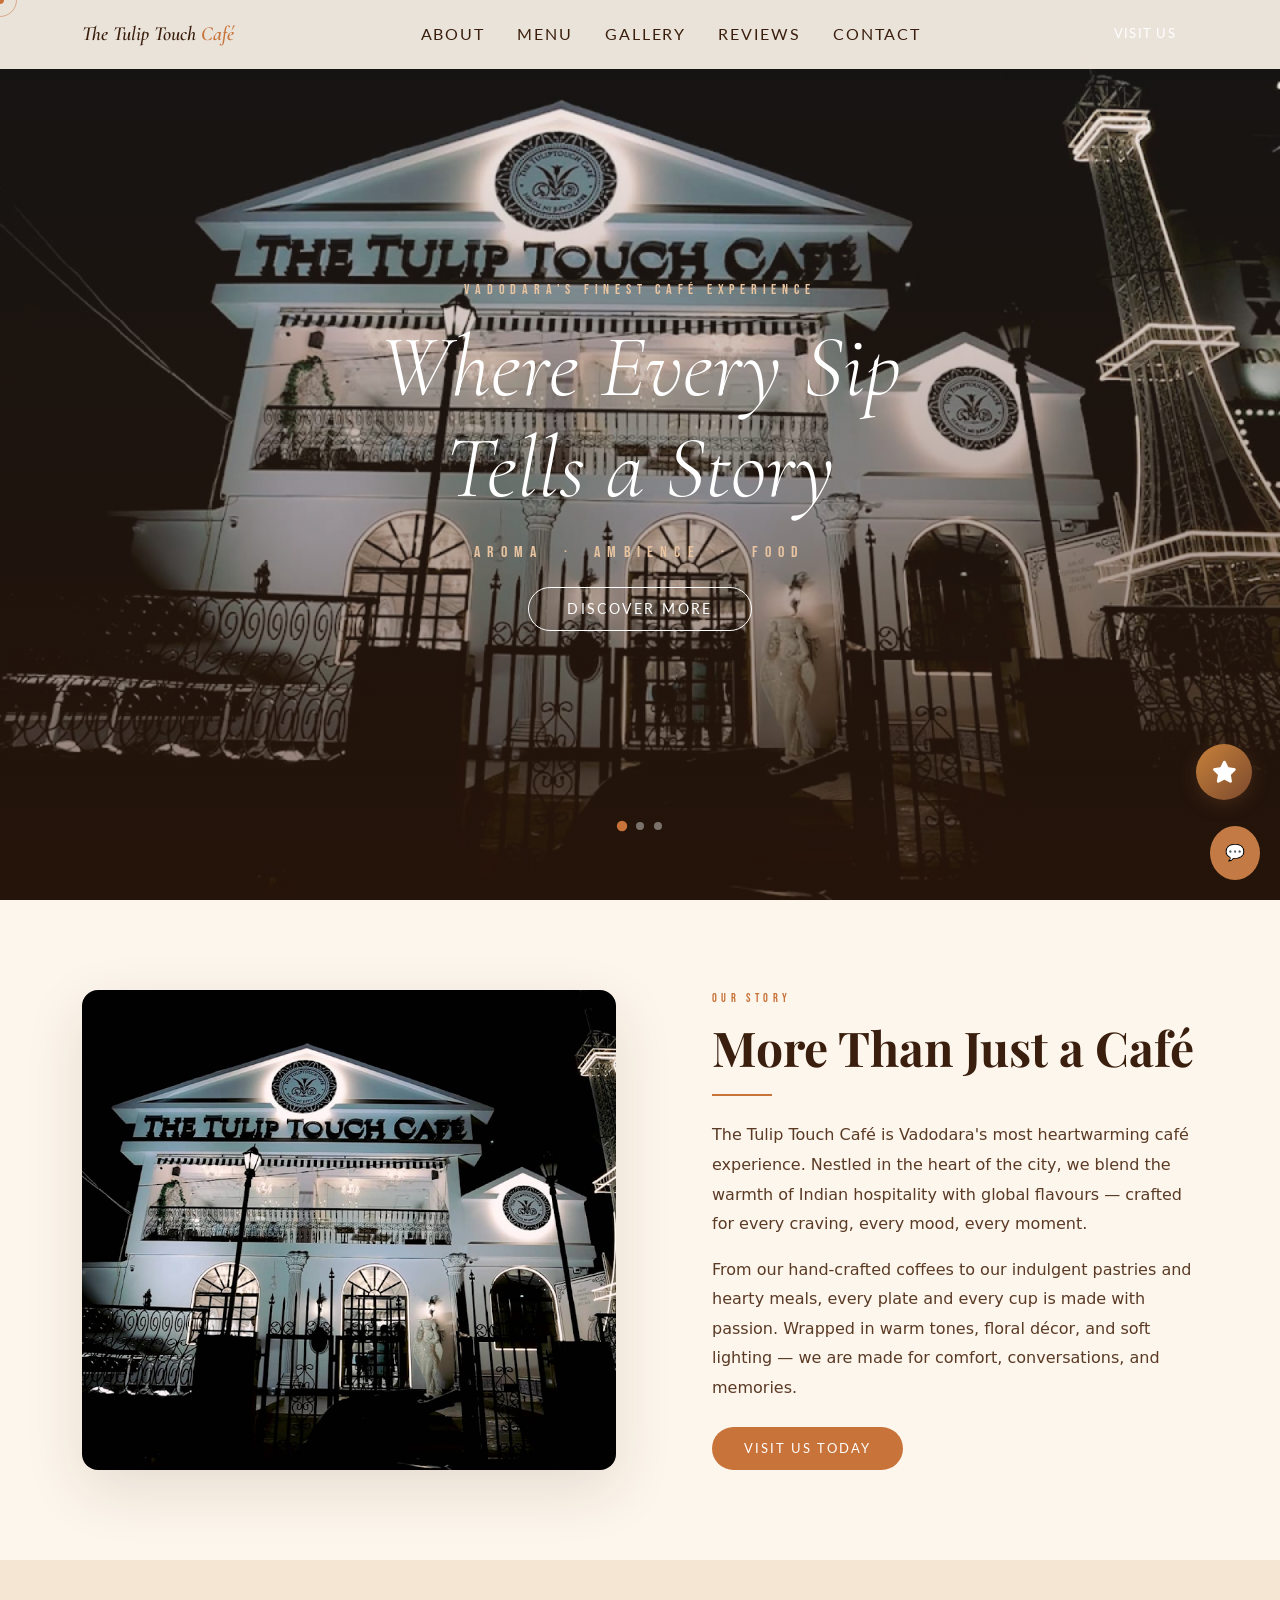
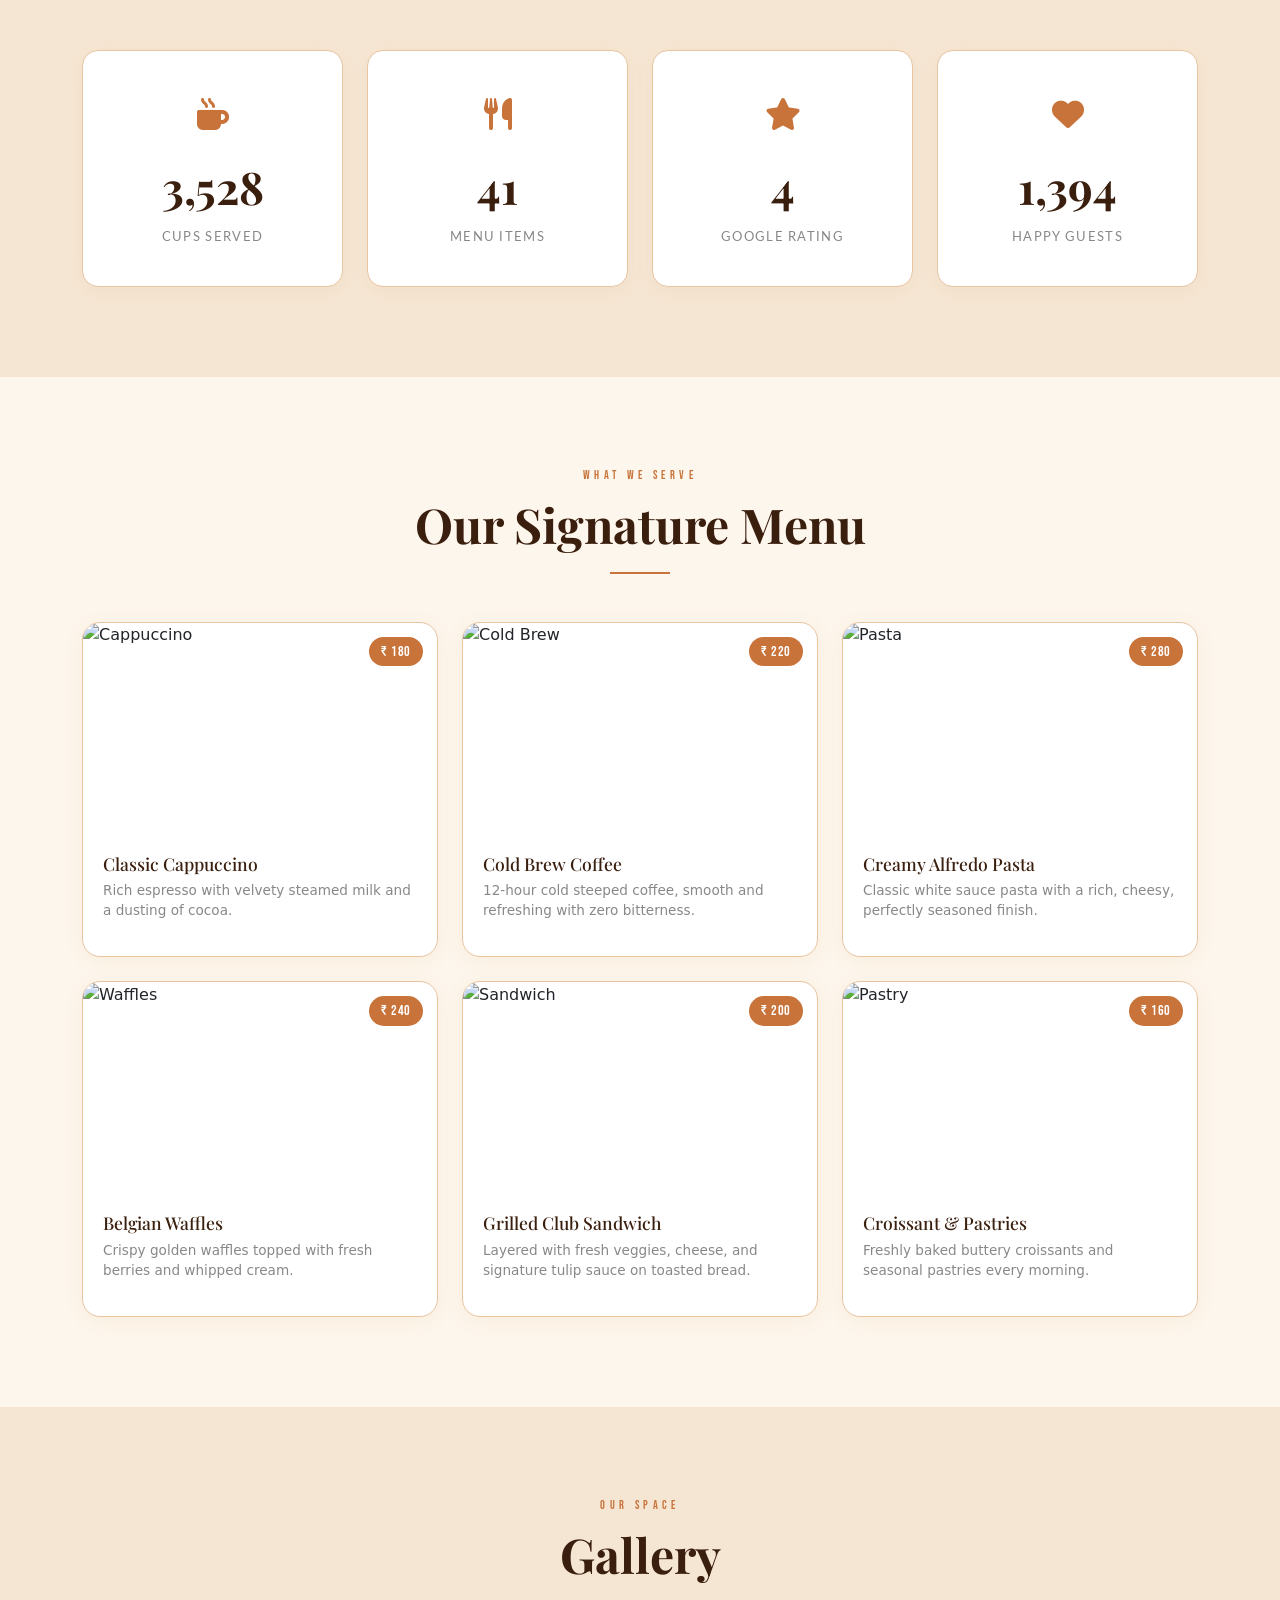
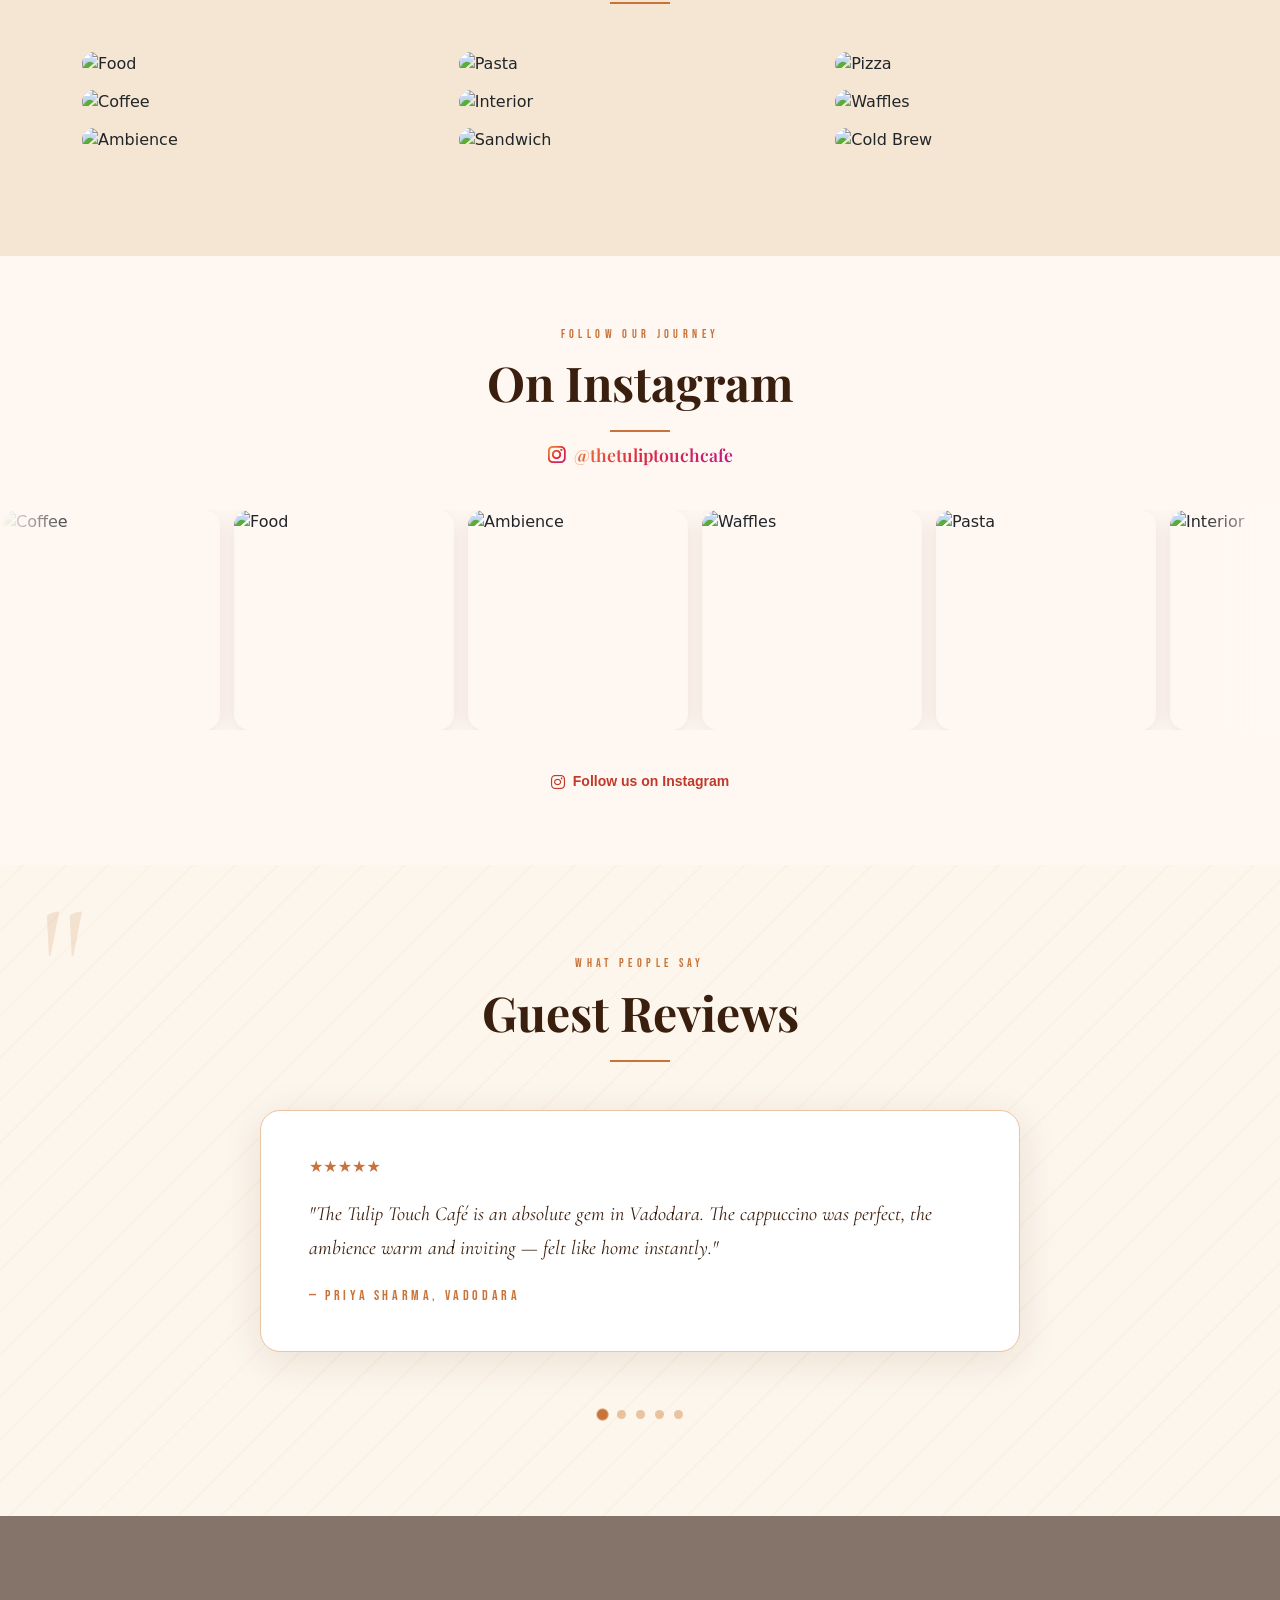
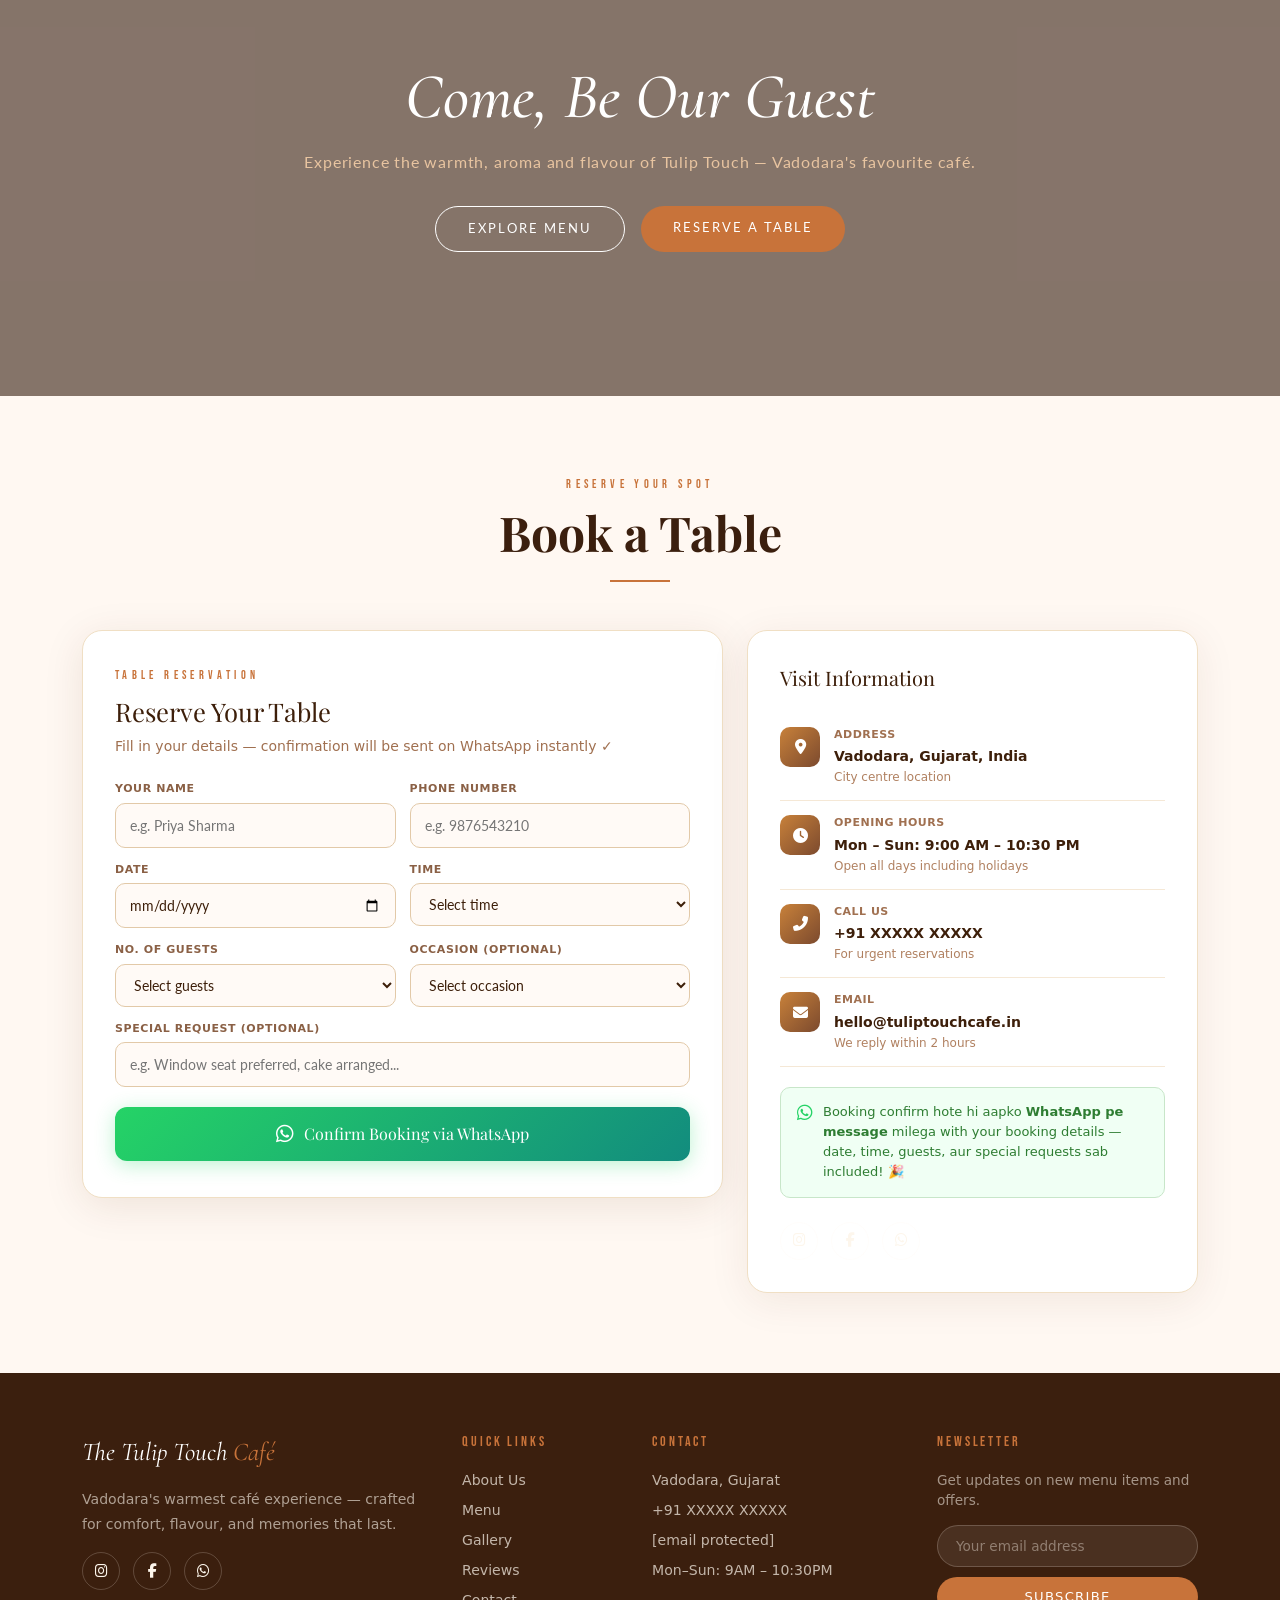
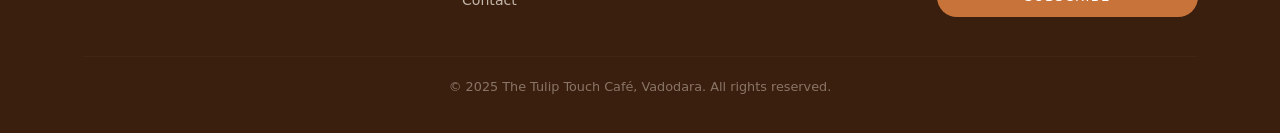
==== commit b101f235: "Update print statement from 'Hello' to 'Goodbye'" ====
--- a/index.html
+++ b/index.html
@@ -14,6 +14,410 @@
   <link href="https://cdnjs.cloudflare.com/ajax/libs/font-awesome/6.5.0/css/all.min.css" rel="stylesheet"/>
   <!-- Google Fonts -->
   <link href="https://fonts.googleapis.com/css2?family=Cormorant+Garamond:ital,wght@0,300;0,400;0,600;1,300;1,400&family=Playfair+Display:wght@400;600;700&family=Lato:wght@300;400;700&family=Bebas+Neue&display=swap" rel="stylesheet"/>
+
+<style>
+/* ===== TABLE BOOKING ===== */
+#booking { padding: 80px 0; background: #fff8f2; }
+
+.booking-card {
+  background: #fff;
+  border-radius: 20px;
+  padding: 36px 32px;
+  box-shadow: 0 8px 40px rgba(90,40,10,0.10);
+  border: 1.5px solid #f0dfc4;
+}
+.booking-card .section-label { display:block; margin-bottom:6px; }
+.booking-title {
+  font-family: 'Playfair Display', serif;
+  font-size: 1.6rem; color: #3d1f0a;
+  margin-bottom: 6px;
+}
+.booking-subtitle { font-size:14px; color:#a07050; margin-bottom:24px; }
+
+.booking-grid {
+  display: grid;
+  grid-template-columns: 1fr 1fr;
+  gap: 14px;
+}
+.booking-field { display:flex; flex-direction:column; gap:5px; }
+.booking-field.full { grid-column: 1 / -1; }
+.booking-label {
+  font-size:11px; font-weight:700; text-transform:uppercase;
+  letter-spacing:0.6px; color:#8a6045;
+}
+.booking-input {
+  padding: 11px 14px;
+  border: 1.5px solid #e2c9a8;
+  border-radius: 10px;
+  font-family: 'Lato', sans-serif;
+  font-size:14px; color:#3d1f0a;
+  background:#fffaf6;
+  outline:none;
+  transition: border 0.2s, background 0.2s;
+  width:100%;
+}
+.booking-input:focus { border-color:#c8813a; background:#fff; }
+.booking-input option { color:#3d1f0a; }
+
+.btn-whatsapp {
+  display: flex; align-items:center; justify-content:center; gap:10px;
+  width: 100%; padding: 15px;
+  background: linear-gradient(135deg, #25d366, #128c7e);
+  color: #fff; border: none; border-radius: 12px;
+  font-family: 'Playfair Display', serif;
+  font-size: 16px; cursor: pointer;
+  margin-top: 20px;
+  transition: opacity 0.2s, transform 0.15s;
+  box-shadow: 0 4px 20px rgba(37,211,102,0.3);
+}
+.btn-whatsapp:hover { opacity:0.92; transform:translateY(-1px); }
+.btn-whatsapp i { font-size:20px; }
+
+/* success banner */
+.booking-success {
+  display:none;
+  background: #e8f5e9;
+  border: 1.5px solid #a5d6a7;
+  border-radius: 12px;
+  padding: 16px 20px;
+  margin-top: 16px;
+  text-align:center;
+}
+.booking-success.show { display:block; }
+.booking-success-icon { font-size:28px; margin-bottom:6px; }
+.booking-success-title { font-family:'Playfair Display',serif; font-size:1.1rem; color:#1b5e20; margin-bottom:4px; }
+.booking-success-sub { font-size:13px; color:#2e7d32; }
+
+/* info side */
+.booking-info-card {
+  background:#fff;
+  border-radius:20px;
+  padding:32px;
+  box-shadow:0 8px 40px rgba(90,40,10,0.08);
+  border:1.5px solid #f0dfc4;
+  height:100%;
+}
+.booking-info-title {
+  font-family:'Playfair Display',serif;
+  font-size:1.25rem; color:#3d1f0a;
+  margin-bottom:20px;
+}
+.binfo-row {
+  display:flex; gap:14px; align-items:flex-start;
+  padding:14px 0; border-bottom:1px solid #f5e8d6;
+}
+.binfo-row:last-of-type { border-bottom:none; }
+.binfo-icon {
+  width:40px; height:40px; border-radius:10px;
+  background:linear-gradient(135deg,#c8813a,#7c4a2e);
+  display:flex; align-items:center; justify-content:center;
+  color:#fff; font-size:15px; flex-shrink:0;
+}
+.binfo-label { font-size:11px; font-weight:700; text-transform:uppercase; letter-spacing:0.5px; color:#a07050; margin-bottom:3px; }
+.binfo-val { font-size:14px; color:#3d1f0a; font-weight:600; }
+.binfo-sub { font-size:12px; color:#b08060; margin-top:1px; }
+
+.wa-note {
+  margin-top:20px;
+  background:#f0fff4;
+  border:1px solid #c8e6c9;
+  border-radius:10px;
+  padding:14px 16px;
+  display:flex; gap:10px; align-items:flex-start;
+}
+.wa-note i { color:#25d366; font-size:18px; margin-top:2px; flex-shrink:0; }
+.wa-note-text { font-size:13px; color:#2e7d32; line-height:1.55; }
+
+/* ===== INSTAGRAM SCROLLER ===== */
+#instagram {
+  padding: 70px 0 60px;
+  background: #fff8f2;
+  overflow: hidden;
+}
+.insta-header { text-align: center; margin-bottom: 36px; }
+.insta-handle {
+  display: inline-flex; align-items: center; gap: 8px;
+  background: linear-gradient(135deg,#f09433,#e6683c,#dc2743,#cc2366,#bc1888);
+  -webkit-background-clip: text; -webkit-text-fill-color: transparent;
+  font-family: 'Playfair Display', serif; font-size: 1.1rem; font-weight: 600;
+  margin-bottom: 6px;
+}
+.insta-handle i { font-size: 20px; background: linear-gradient(135deg,#f09433,#e6683c,#dc2743,#cc2366,#bc1888); -webkit-background-clip: text; -webkit-text-fill-color: transparent; }
+
+/* track wrapper — hides overflow */
+.insta-track-wrap {
+  overflow: hidden;
+  position: relative;
+  cursor: grab;
+  user-select: none;
+}
+.insta-track-wrap:active { cursor: grabbing; }
+
+/* fade edges */
+.insta-track-wrap::before,
+.insta-track-wrap::after {
+  content:''; position:absolute; top:0; width:80px; height:100%; z-index:2; pointer-events:none;
+}
+.insta-track-wrap::before { left:0; background: linear-gradient(to right, #fff8f2, transparent); }
+.insta-track-wrap::after  { right:0; background: linear-gradient(to left,  #fff8f2, transparent); }
+
+/* scrolling strip — duplicated for infinite loop */
+.insta-track {
+  display: flex;
+  gap: 14px;
+  width: max-content;
+  animation: instaScroll 28s linear infinite;
+}
+.insta-track-wrap:hover .insta-track { animation-play-state: paused; }
+
+@keyframes instaScroll {
+  0%   { transform: translateX(0); }
+  100% { transform: translateX(-50%); }
+}
+
+.insta-post {
+  width: 220px; height: 220px; flex-shrink: 0;
+  border-radius: 16px; overflow: hidden;
+  position: relative;
+  box-shadow: 0 4px 20px rgba(90,40,10,0.10);
+  transition: transform 0.3s, box-shadow 0.3s;
+}
+.insta-post:hover { transform: scale(1.04); box-shadow: 0 8px 30px rgba(90,40,10,0.18); }
+.insta-post img { width:100%; height:100%; object-fit:cover; display:block; }
+.insta-post-overlay {
+  position:absolute; inset:0;
+  background: linear-gradient(to top, rgba(60,20,5,0.65) 0%, transparent 55%);
+  opacity:0; transition: opacity 0.3s;
+  display:flex; align-items:flex-end; padding:12px;
+}
+.insta-post:hover .insta-post-overlay { opacity:1; }
+.insta-post-cap { color:#fff; font-size:12px; font-family:'Lato',sans-serif; line-height:1.4; }
+.insta-post-cap i { margin-right:4px; color:#f9a8c9; }
+
+.insta-cta { text-align:center; margin-top:28px; }
+.insta-cta a {
+  display:inline-flex; align-items:center; gap:8px;
+  padding:11px 28px; border-radius:99px;
+  border:2px solid transparent;
+  background: linear-gradient(#fff8f2,#fff8f2) padding-box,
+              linear-gradient(135deg,#f09433,#dc2743,#bc1888) border-box;
+  font-family:'Lato',sans-serif; font-size:14px; font-weight:700;
+  background-clip: unset;
+  color:#c0392b; text-decoration:none;
+  transition:background 0.2s, color 0.2s;
+}
+.insta-cta a:hover { background:#dc2743; color:#fff; border-color:#dc2743; }
+.insta-cta a i { font-size:16px; }
+
+/* ===== LOYALTY FLOATING BUTTON ===== */
+#loyalty-btn {
+  position: fixed;
+  bottom: 100px;
+  right: 28px;
+  width: 56px;
+  height: 56px;
+  background: linear-gradient(135deg, #c8813a, #7c4a2e);
+  border-radius: 50%;
+  display: flex;
+  align-items: center;
+  justify-content: center;
+  cursor: pointer;
+  z-index: 999;
+  box-shadow: 0 4px 18px rgba(124,74,46,0.35);
+  transition: transform 0.2s;
+  color: #fff;
+  font-size: 22px;
+}
+#loyalty-btn:hover { transform: scale(1.1); }
+#loyalty-btn .loyalty-badge {
+  position: absolute;
+  top: -4px; right: -4px;
+  background: #e53935;
+  color: #fff;
+  font-size: 10px;
+  font-weight: 700;
+  border-radius: 99px;
+  padding: 2px 6px;
+  font-family: 'Lato', sans-serif;
+}
+
+/* ===== LOYALTY MODAL OVERLAY ===== */
+#loyalty-modal {
+  display: none;
+  position: fixed;
+  inset: 0;
+  background: rgba(60,30,10,0.55);
+  z-index: 1100;
+  align-items: center;
+  justify-content: center;
+  padding: 16px;
+}
+#loyalty-modal.open { display: flex; }
+
+#loyalty-box {
+  background: #fffaf4;
+  border-radius: 20px;
+  width: 100%;
+  max-width: 420px;
+  max-height: 90vh;
+  overflow-y: auto;
+  padding: 28px 24px 24px;
+  position: relative;
+  font-family: 'Lato', sans-serif;
+  box-shadow: 0 20px 60px rgba(60,30,10,0.25);
+}
+#loyalty-close {
+  position: absolute;
+  top: 16px; right: 20px;
+  font-size: 22px;
+  cursor: pointer;
+  color: #a07050;
+  line-height: 1;
+}
+#loyalty-close:hover { color: #5a3a25; }
+
+/* header */
+.loy-header { text-align: center; margin-bottom: 20px; }
+.loy-header .loy-icon { font-size: 32px; margin-bottom: 6px; }
+.loy-header h3 {
+  font-family: 'Playfair Display', serif;
+  font-size: 1.35rem;
+  color: #3d1f0a;
+  margin: 0 0 4px;
+}
+.loy-header p { font-size: 13px; color: #8a6045; margin: 0; }
+
+/* panels */
+.loy-panel { display: none; }
+.loy-panel.active { display: block; }
+
+/* form */
+.loy-label { font-size: 12px; color: #8a6045; margin-bottom: 4px; display: block; font-weight: 700; letter-spacing: 0.5px; text-transform: uppercase; }
+.loy-input {
+  width: 100%;
+  padding: 10px 14px;
+  border: 1.5px solid #e2c9a8;
+  border-radius: 10px;
+  font-family: 'Lato', sans-serif;
+  font-size: 14px;
+  background: #fff;
+  color: #3d1f0a;
+  margin-bottom: 14px;
+  outline: none;
+  transition: border 0.2s;
+}
+.loy-input:focus { border-color: #c8813a; }
+
+.loy-btn {
+  width: 100%;
+  padding: 12px;
+  background: linear-gradient(135deg, #c8813a, #7c4a2e);
+  color: #fff;
+  border: none;
+  border-radius: 10px;
+  font-family: 'Playfair Display', serif;
+  font-size: 15px;
+  cursor: pointer;
+  letter-spacing: 0.3px;
+  transition: opacity 0.2s;
+}
+.loy-btn:hover { opacity: 0.88; }
+.loy-btn-sm {
+  padding: 7px 16px;
+  font-size: 12px;
+  border-radius: 8px;
+  width: auto;
+  font-family: 'Lato', sans-serif;
+}
+
+/* metrics */
+.loy-metrics {
+  display: grid;
+  grid-template-columns: 1fr 1fr;
+  gap: 10px;
+  margin-bottom: 16px;
+}
+.loy-metric {
+  background: #fff;
+  border: 1.5px solid #e2c9a8;
+  border-radius: 12px;
+  padding: 12px;
+  text-align: center;
+}
+.loy-metric-val { font-size: 22px; font-weight: 700; color: #7c4a2e; font-family: 'Playfair Display', serif; }
+.loy-metric-lbl { font-size: 11px; color: #a07050; margin-top: 2px; text-transform: uppercase; letter-spacing: 0.4px; }
+
+/* tier bar */
+.loy-tier-wrap { margin-bottom: 16px; }
+.loy-tier-top { display: flex; justify-content: space-between; font-size: 12px; color: #a07050; margin-bottom: 5px; }
+.loy-tier-bar { height: 8px; background: #e2c9a8; border-radius: 99px; overflow: hidden; }
+.loy-tier-fill { height: 100%; border-radius: 99px; background: linear-gradient(90deg,#c8813a,#7c4a2e); transition: width 0.5s ease; }
+.loy-tier-hint { font-size: 11px; color: #a07050; margin-top: 4px; }
+
+/* tier chip */
+.loy-tier-chip {
+  display: inline-block;
+  font-size: 11px;
+  padding: 3px 12px;
+  border-radius: 99px;
+  font-weight: 700;
+  letter-spacing: 0.5px;
+  font-family: 'Lato', sans-serif;
+}
+
+/* section heading */
+.loy-section-title { font-size: 13px; font-weight: 700; color: #5a3a25; text-transform: uppercase; letter-spacing: 0.6px; margin: 16px 0 10px; }
+
+/* rewards */
+.loy-reward-row {
+  display: flex;
+  align-items: center;
+  justify-content: space-between;
+  padding: 10px 0;
+  border-bottom: 1px solid #f0dfc4;
+}
+.loy-reward-row:last-child { border-bottom: none; }
+.loy-reward-name { font-size: 14px; color: #3d1f0a; font-weight: 600; }
+.loy-reward-sub { font-size: 11px; color: #a07050; margin-top: 2px; }
+.loy-badge {
+  font-size: 11px;
+  padding: 4px 12px;
+  border-radius: 99px;
+  font-weight: 700;
+  white-space: nowrap;
+}
+.loy-badge-locked { background: #f0e4d0; color: #b08060; }
+.loy-badge-earned { background: #e8f5e9; color: #2e7d32; }
+.loy-badge-claimed { background: #fff3e0; color: #e65100; }
+
+/* history */
+.loy-hist-row {
+  display: flex;
+  justify-content: space-between;
+  align-items: center;
+  padding: 8px 0;
+  border-bottom: 1px solid #f0dfc4;
+  font-size: 13px;
+  color: #5a3a25;
+}
+.loy-hist-row:last-child { border-bottom: none; }
+.loy-hist-date { font-size: 11px; color: #b08060; margin-top: 2px; }
+.loy-pts-add { color: #2e7d32; font-weight: 700; }
+.loy-pts-sub { color: #c62828; font-weight: 700; }
+
+/* msg */
+.loy-msg { font-size: 13px; margin-top: 8px; text-align: center; min-height: 18px; }
+.loy-msg.ok { color: #2e7d32; }
+.loy-msg.err { color: #c62828; }
+
+/* logout */
+.loy-logout { font-size: 12px; color: #a07050; cursor: pointer; text-decoration: underline; float: right; }
+.loy-logout:hover { color: #5a3a25; }
+.loy-user-name { font-family: 'Playfair Display', serif; font-size: 1.1rem; color: #3d1f0a; }
+
+/* add visit */
+.loy-add-wrap { background: #fff8f0; border: 1.5px solid #e2c9a8; border-radius: 12px; padding: 14px; margin-bottom: 4px; }
+</style>
   
 </head>
 <body>
@@ -32,6 +436,98 @@
 <div id="lightbox">
   <span id="lightbox-close">&times;</span>
   <img id="lightbox-img" src="" alt=""/>
+</div>
+
+<!-- ━━━━━━━━━━━━ LOYALTY FLOATING BUTTON ━━━━━━━━━━━━ -->
+<div id="loyalty-btn" onclick="openLoyalty()" title="Loyalty Rewards">
+  <i class="fas fa-star"></i>
+  <span class="loyalty-badge" id="loy-pts-badge" style="display:none">0</span>
+</div>
+
+<!-- ━━━━━━━━━━━━ LOYALTY MODAL ━━━━━━━━━━━━ -->
+<div id="loyalty-modal">
+  <div id="loyalty-box">
+    <span id="loyalty-close" onclick="closeLoyalty()">&times;</span>
+
+    <div class="loy-header">
+      <div class="loy-icon">☕</div>
+      <h3>Tulip Touch Loyalty</h3>
+      <p>Earn points, unlock rewards</p>
+    </div>
+
+    <!-- LOGIN PANEL -->
+    <div class="loy-panel active" id="loy-login">
+      <label class="loy-label">Full Name</label>
+      <input class="loy-input" id="loy-inp-name" type="text" placeholder="e.g. Priya Sharma"/>
+      <label class="loy-label">Phone Number</label>
+      <input class="loy-input" id="loy-inp-phone" type="tel" placeholder="e.g. 9876543210"/>
+      <button class="loy-btn" onclick="loyLogin()">Continue</button>
+      <div class="loy-msg" id="loy-login-msg"></div>
+      <div style="margin-top:14px;font-size:12px;color:#b08060;text-align:center;">
+        ₹10 spent = 1 point &nbsp;·&nbsp; Bronze → Silver → Gold → Platinum
+      </div>
+    </div>
+
+    <!-- DASHBOARD PANEL -->
+    <div class="loy-panel" id="loy-dash">
+      <div style="margin-bottom:14px;">
+        <span class="loy-logout" onclick="loyLogout()">Logout</span>
+        <div class="loy-user-name" id="loy-greet">Hi, Priya!</div>
+        <div style="margin-top:4px;display:flex;align-items:center;gap:8px;">
+          <span style="font-size:12px;color:#a07050">Member since <span id="loy-since"></span></span>
+          <span class="loy-tier-chip" id="loy-tier-chip">Bronze</span>
+        </div>
+      </div>
+
+      <!-- metrics -->
+      <div class="loy-metrics">
+        <div class="loy-metric">
+          <div class="loy-metric-val" id="loy-pts-val">0</div>
+          <div class="loy-metric-lbl">Points</div>
+        </div>
+        <div class="loy-metric">
+          <div class="loy-metric-val" id="loy-visits-val">0</div>
+          <div class="loy-metric-lbl">Visits</div>
+        </div>
+        <div class="loy-metric">
+          <div class="loy-metric-val" id="loy-spent-val">₹0</div>
+          <div class="loy-metric-lbl">Total Spent</div>
+        </div>
+        <div class="loy-metric">
+          <div class="loy-metric-val" id="loy-saved-val">₹0</div>
+          <div class="loy-metric-lbl">Total Saved</div>
+        </div>
+      </div>
+
+      <!-- tier progress -->
+      <div class="loy-tier-wrap">
+        <div class="loy-tier-top">
+          <span id="loy-tier-from">Bronze</span>
+          <span id="loy-tier-to">Silver (300 pts)</span>
+        </div>
+        <div class="loy-tier-bar"><div class="loy-tier-fill" id="loy-tier-fill" style="width:0%"></div></div>
+        <div class="loy-tier-hint" id="loy-tier-hint">300 pts more to reach Silver</div>
+      </div>
+
+      <!-- add visit -->
+      <div class="loy-add-wrap">
+        <div class="loy-section-title" style="margin-top:0">Add Visit</div>
+        <label class="loy-label">Amount Spent (₹)</label>
+        <input class="loy-input" id="loy-amt" type="number" min="1" placeholder="e.g. 450"/>
+        <button class="loy-btn" onclick="loyAddVisit()">Earn Points</button>
+        <div class="loy-msg" id="loy-visit-msg"></div>
+      </div>
+
+      <!-- rewards -->
+      <div class="loy-section-title">Rewards</div>
+      <div id="loy-rewards-list"></div>
+
+      <!-- history -->
+      <div class="loy-section-title">History</div>
+      <div id="loy-hist-list"><div style="font-size:13px;color:#b08060;">No activity yet.</div></div>
+    </div>
+
+  </div>
 </div>
 
 <!-- ━━━━━━━━━━━━ NAVBAR ━━━━━━━━━━━━ -->
@@ -64,7 +560,6 @@
   <div class="hero-letterbox-top"></div>
   <div class="hero-letterbox-bottom"></div>
 
-  <!-- Particles -->
   <div class="hero-particle" style="width:10px;height:10px;left:12%;bottom:-20px;animation-duration:11s;animation-delay:0s;"></div>
   <div class="hero-particle" style="width:7px;height:7px;left:25%;bottom:-20px;animation-duration:14s;animation-delay:1.2s;"></div>
   <div class="hero-particle" style="width:14px;height:14px;left:42%;bottom:-20px;animation-duration:9s;animation-delay:2.5s;"></div>
@@ -171,7 +666,7 @@
       </div>
       <div class="col-md-4 reveal" style="transition-delay:0.1s">
         <div class="menu-card">
-          <div class="menu-img"><img src="https://images.unsplash.com/photo-1572286258217-215cf8e3320a?w=600" alt="Cold Brew"/></div>
+          <div class="menu-img"><img src="images/coffee.jpg" alt="Cold Brew"/></div>
           <div class="price-badge">₹ 220</div>
           <div class="menu-body"><h5>Cold Brew Coffee</h5><p>12-hour cold steeped coffee, smooth and refreshing with zero bitterness.</p></div>
         </div>
@@ -250,10 +745,57 @@
         <div class="gallery-overlay">Sweet Treats</div>
       </div>
       <div class="gallery-item reveal" onclick="openLightbox(this)">
-        <img src="https://images.unsplash.com/photo-1572286258217-215cf8e3320a?w=700" alt="Cold Brew"/>
+        <img src="images/coffee.jpg" alt="Cold Brew"/>
         <div class="gallery-overlay">Cold Brews</div>
       </div>
     </div>
+  </div>
+</section>
+
+<!-- ━━━━━━━━━━━━ INSTAGRAM FEED ━━━━━━━━━━━━ -->
+<section id="instagram">
+  <div class="insta-header reveal">
+    <span class="section-label">Follow Our Journey</span>
+    <h2 class="section-title">On Instagram</h2>
+    <div class="section-divider mx-auto" style="margin-bottom:10px;"></div>
+    <div class="insta-handle"><i class="fab fa-instagram"></i> @thetuliptouchcafe</div>
+  </div>
+
+  <div class="insta-track-wrap" id="instaWrap">
+    <div class="insta-track" id="instaTrack">
+      <!-- Original posts -->
+      <div class="insta-post"><img src="https://images.unsplash.com/photo-1509042239860-f550ce710b93?w=500" alt="Coffee"/><div class="insta-post-overlay"><div class="insta-post-cap"><i class="fas fa-heart"></i>Our signature cappuccino ☕</div></div></div>
+      <div class="insta-post"><img src="https://images.unsplash.com/photo-1504674900247-0877df9cc836?w=500" alt="Food"/><div class="insta-post-overlay"><div class="insta-post-cap"><i class="fas fa-heart"></i>Freshly plated, made with love 🍽️</div></div></div>
+      <div class="insta-post"><img src="https://images.unsplash.com/photo-1414235077428-338989a2e8c0?w=500" alt="Ambience"/><div class="insta-post-overlay"><div class="insta-post-cap"><i class="fas fa-heart"></i>Warm evenings at Tulip Touch ✨</div></div></div>
+      <div class="insta-post"><img src="https://images.unsplash.com/photo-1551024506-0bccd828d307?w=500" alt="Waffles"/><div class="insta-post-overlay"><div class="insta-post-cap"><i class="fas fa-heart"></i>Belgian waffles done right 🧇</div></div></div>
+      <div class="insta-post"><img src="https://images.unsplash.com/photo-1556909114-f6e7ad7d3136?w=500" alt="Pasta"/><div class="insta-post-overlay"><div class="insta-post-cap"><i class="fas fa-heart"></i>Creamy alfredo — a crowd fav 🍝</div></div></div>
+      <div class="insta-post"><img src="https://images.unsplash.com/photo-1521017432531-fbd92d768814?w=500" alt="Interior"/><div class="insta-post-overlay"><div class="insta-post-cap"><i class="fas fa-heart"></i>Cozy corners for good talks 💛</div></div></div>
+      <div class="insta-post"><img src="https://images.unsplash.com/photo-1565299624946-b28f40a0ae38?w=500" alt="Sandwich"/><div class="insta-post-overlay"><div class="insta-post-cap"><i class="fas fa-heart"></i>Grilled club sandwich — stacked! 🥪</div></div></div>
+      <div class="insta-post"><img src="https://images.unsplash.com/photo-1513104890138-7c749659a591?w=500" alt="Pizza"/><div class="insta-post-overlay"><div class="insta-post-cap"><i class="fas fa-heart"></i>Weekend specials are here 🍕</div></div></div>
+      <div class="insta-post"><img src="images/coffee.jpg" alt="Cold Brew"/><div class="insta-post-overlay"><div class="insta-post-cap"><i class="fas fa-heart"></i>Cold brew — smooth & bold 🧊</div></div></div>
+      <div class="insta-post"><img src="images/img1.png" alt="Café"/><div class="insta-post-overlay"><div class="insta-post-cap"><i class="fas fa-heart"></i>Welcome to Tulip Touch 🌷</div></div></div>
+      <div class="insta-post"><img src="images/img2.png" alt="Interior"/><div class="insta-post-overlay"><div class="insta-post-cap"><i class="fas fa-heart"></i>Our beautiful space 🌸</div></div></div>
+      <div class="insta-post"><img src="images/img3.png" alt="Café Vibes"/><div class="insta-post-overlay"><div class="insta-post-cap"><i class="fas fa-heart"></i>Every visit feels like home 🏡</div></div></div>
+      <!-- Duplicated for seamless infinite loop -->
+      <div class="insta-post"><img src="https://images.unsplash.com/photo-1509042239860-f550ce710b93?w=500" alt="Coffee"/><div class="insta-post-overlay"><div class="insta-post-cap"><i class="fas fa-heart"></i>Our signature cappuccino ☕</div></div></div>
+      <div class="insta-post"><img src="https://images.unsplash.com/photo-1504674900247-0877df9cc836?w=500" alt="Food"/><div class="insta-post-overlay"><div class="insta-post-cap"><i class="fas fa-heart"></i>Freshly plated, made with love 🍽️</div></div></div>
+      <div class="insta-post"><img src="https://images.unsplash.com/photo-1414235077428-338989a2e8c0?w=500" alt="Ambience"/><div class="insta-post-overlay"><div class="insta-post-cap"><i class="fas fa-heart"></i>Warm evenings at Tulip Touch ✨</div></div></div>
+      <div class="insta-post"><img src="https://images.unsplash.com/photo-1551024506-0bccd828d307?w=500" alt="Waffles"/><div class="insta-post-overlay"><div class="insta-post-cap"><i class="fas fa-heart"></i>Belgian waffles done right 🧇</div></div></div>
+      <div class="insta-post"><img src="https://images.unsplash.com/photo-1556909114-f6e7ad7d3136?w=500" alt="Pasta"/><div class="insta-post-overlay"><div class="insta-post-cap"><i class="fas fa-heart"></i>Creamy alfredo — a crowd fav 🍝</div></div></div>
+      <div class="insta-post"><img src="https://images.unsplash.com/photo-1521017432531-fbd92d768814?w=500" alt="Interior"/><div class="insta-post-overlay"><div class="insta-post-cap"><i class="fas fa-heart"></i>Cozy corners for good talks 💛</div></div></div>
+      <div class="insta-post"><img src="https://images.unsplash.com/photo-1565299624946-b28f40a0ae38?w=500" alt="Sandwich"/><div class="insta-post-overlay"><div class="insta-post-cap"><i class="fas fa-heart"></i>Grilled club sandwich — stacked! 🥪</div></div></div>
+      <div class="insta-post"><img src="https://images.unsplash.com/photo-1513104890138-7c749659a591?w=500" alt="Pizza"/><div class="insta-post-overlay"><div class="insta-post-cap"><i class="fas fa-heart"></i>Weekend specials are here 🍕</div></div></div>
+      <div class="insta-post"><img src="images/coffee.jpg" alt="Cold Brew"/><div class="insta-post-overlay"><div class="insta-post-cap"><i class="fas fa-heart"></i>Cold brew — smooth & bold 🧊</div></div></div>
+      <div class="insta-post"><img src="images/img1.png" alt="Café"/><div class="insta-post-overlay"><div class="insta-post-cap"><i class="fas fa-heart"></i>Welcome to Tulip Touch 🌷</div></div></div>
+      <div class="insta-post"><img src="images/img2.png" alt="Interior"/><div class="insta-post-overlay"><div class="insta-post-cap"><i class="fas fa-heart"></i>Our beautiful space 🌸</div></div></div>
+      <div class="insta-post"><img src="images/img3.png" alt="Café Vibes"/><div class="insta-post-overlay"><div class="insta-post-cap"><i class="fas fa-heart"></i>Every visit feels like home 🏡</div></div></div>
+    </div>
+  </div>
+
+  <div class="insta-cta">
+    <a href="https://www.instagram.com/thetuliptouchcafe" target="_blank" rel="noopener">
+      <i class="fab fa-instagram"></i> Follow us on Instagram
+    </a>
   </div>
 </section>
 
@@ -289,64 +831,157 @@
   </div>
 </section>
 
-<!-- ━━━━━━━━━━━━ CONTACT ━━━━━━━━━━━━ -->
-<section id="contact">
+<!-- ━━━━━━━━━━━━ TABLE BOOKING ━━━━━━━━━━━━ -->
+<section id="booking">
   <div class="container">
     <div class="text-center mb-5 reveal">
-      <span class="section-label">Find Us</span>
-      <h2 class="section-title">Get In Touch</h2>
+      <span class="section-label">Reserve Your Spot</span>
+      <h2 class="section-title">Book a Table</h2>
       <div class="section-divider mx-auto"></div>
     </div>
-    <div class="row g-5">
-      <div class="col-lg-6 reveal from-left">
-        <div class="contact-form">
-          <input type="text" placeholder="Your Name"/>
-          <input type="email" placeholder="Your Email"/>
-          <input type="tel" placeholder="Phone Number"/>
-          <textarea placeholder="Your Message or Reservation Request"></textarea>
-          <button class="btn-caramel w-100 border-0 py-3" type="button">Send Message</button>
-        </div>
-      </div>
-      <div class="col-lg-6 reveal from-right">
-        <div class="contact-info-card">
-          <div class="contact-info-item">
-            <div class="contact-info-icon"><i class="fas fa-map-marker-alt"></i></div>
-            <div class="contact-info-text">
-              <strong>Address</strong>
-              <span>Vadodara, Gujarat, India</span>
+    <div class="row g-4">
+
+      <!-- BOOKING FORM -->
+      <div class="col-lg-7 reveal from-left">
+        <div class="booking-card">
+          <span class="section-label">Table Reservation</span>
+          <div class="booking-title">Reserve Your Table</div>
+          <div class="booking-subtitle">Fill in your details — confirmation will be sent on WhatsApp instantly ✓</div>
+
+          <div class="booking-grid">
+            <div class="booking-field">
+              <label class="booking-label">Your Name</label>
+              <input class="booking-input" id="bk-name" type="text" placeholder="e.g. Priya Sharma"/>
+            </div>
+            <div class="booking-field">
+              <label class="booking-label">Phone Number</label>
+              <input class="booking-input" id="bk-phone" type="tel" placeholder="e.g. 9876543210"/>
+            </div>
+            <div class="booking-field">
+              <label class="booking-label">Date</label>
+              <input class="booking-input" id="bk-date" type="date"/>
+            </div>
+            <div class="booking-field">
+              <label class="booking-label">Time</label>
+              <select class="booking-input" id="bk-time">
+                <option value="">Select time</option>
+                <option>09:00 AM</option><option>09:30 AM</option>
+                <option>10:00 AM</option><option>10:30 AM</option>
+                <option>11:00 AM</option><option>11:30 AM</option>
+                <option>12:00 PM</option><option>12:30 PM</option>
+                <option>01:00 PM</option><option>01:30 PM</option>
+                <option>02:00 PM</option><option>02:30 PM</option>
+                <option>03:00 PM</option><option>03:30 PM</option>
+                <option>04:00 PM</option><option>04:30 PM</option>
+                <option>05:00 PM</option><option>05:30 PM</option>
+                <option>06:00 PM</option><option>06:30 PM</option>
+                <option>07:00 PM</option><option>07:30 PM</option>
+                <option>08:00 PM</option><option>08:30 PM</option>
+                <option>09:00 PM</option><option>09:30 PM</option>
+                <option>10:00 PM</option>
+              </select>
+            </div>
+            <div class="booking-field">
+              <label class="booking-label">No. of Guests</label>
+              <select class="booking-input" id="bk-guests">
+                <option value="">Select guests</option>
+                <option>1 Guest</option><option>2 Guests</option>
+                <option>3 Guests</option><option>4 Guests</option>
+                <option>5 Guests</option><option>6 Guests</option>
+                <option>7 Guests</option><option>8 Guests</option>
+                <option>9 Guests</option><option>10+ Guests</option>
+              </select>
+            </div>
+            <div class="booking-field">
+              <label class="booking-label">Occasion (Optional)</label>
+              <select class="booking-input" id="bk-occasion">
+                <option value="">Select occasion</option>
+                <option>Birthday 🎂</option>
+                <option>Anniversary 💕</option>
+                <option>Business Meeting 💼</option>
+                <option>Casual Dining 🍽️</option>
+                <option>Date Night 🌹</option>
+                <option>Family Gathering 👨‍👩‍👧</option>
+                <option>Other</option>
+              </select>
+            </div>
+            <div class="booking-field full">
+              <label class="booking-label">Special Request (Optional)</label>
+              <input class="booking-input" id="bk-note" type="text" placeholder="e.g. Window seat preferred, cake arranged..."/>
             </div>
           </div>
-          <div class="contact-info-item">
-            <div class="contact-info-icon"><i class="fas fa-clock"></i></div>
-            <div class="contact-info-text">
-              <strong>Hours</strong>
-              <span>Mon – Sun: 9:00 AM – 10:30 PM</span>
+
+          <button class="btn-whatsapp" onclick="bookTable()">
+            <i class="fab fa-whatsapp"></i> Confirm Booking via WhatsApp
+          </button>
+
+          <div class="booking-success" id="bk-success">
+            <div class="booking-success-icon">🎉</div>
+            <div class="booking-success-title">Booking Confirmed!</div>
+            <div class="booking-success-sub">WhatsApp pe message bheja ja raha hai — please allow the redirect.</div>
+          </div>
+        </div>
+      </div>
+
+      <!-- INFO SIDE -->
+      <div class="col-lg-5 reveal from-right">
+        <div class="booking-info-card">
+          <div class="booking-info-title">Visit Information</div>
+
+          <div class="binfo-row">
+            <div class="binfo-icon"><i class="fas fa-map-marker-alt"></i></div>
+            <div>
+              <div class="binfo-label">Address</div>
+              <div class="binfo-val">Vadodara, Gujarat, India</div>
+              <div class="binfo-sub">City centre location</div>
             </div>
           </div>
-          <div class="contact-info-item">
-            <div class="contact-info-icon"><i class="fas fa-phone-alt"></i></div>
-            <div class="contact-info-text">
-              <strong>Call Us</strong>
-              <span>+91 XXXXX XXXXX</span>
+          <div class="binfo-row">
+            <div class="binfo-icon"><i class="fas fa-clock"></i></div>
+            <div>
+              <div class="binfo-label">Opening Hours</div>
+              <div class="binfo-val">Mon – Sun: 9:00 AM – 10:30 PM</div>
+              <div class="binfo-sub">Open all days including holidays</div>
             </div>
           </div>
-          <div class="contact-info-item">
-            <div class="contact-info-icon"><i class="fas fa-envelope"></i></div>
-            <div class="contact-info-text">
-              <strong>Email</strong>
-              <span>hello@tuliptouchcafe.in</span>
+          <div class="binfo-row">
+            <div class="binfo-icon"><i class="fas fa-phone-alt"></i></div>
+            <div>
+              <div class="binfo-label">Call Us</div>
+              <div class="binfo-val">+91 XXXXX XXXXX</div>
+              <div class="binfo-sub">For urgent reservations</div>
             </div>
           </div>
+          <div class="binfo-row">
+            <div class="binfo-icon"><i class="fas fa-envelope"></i></div>
+            <div>
+              <div class="binfo-label">Email</div>
+              <div class="binfo-val">hello@tuliptouchcafe.in</div>
+              <div class="binfo-sub">We reply within 2 hours</div>
+            </div>
+          </div>
+
+          <div class="wa-note">
+            <i class="fab fa-whatsapp"></i>
+            <div class="wa-note-text">
+              Booking confirm hote hi aapko <strong>WhatsApp pe message</strong> milega with your booking details — date, time, guests, aur special requests sab included! 🎉
+            </div>
+          </div>
+
           <div class="social-icons mt-4">
-            <a href="#"><i class="fab fa-instagram"></i></a>
+            <a href="https://www.instagram.com/thetuliptouchcafe" target="_blank"><i class="fab fa-instagram"></i></a>
             <a href="#"><i class="fab fa-facebook-f"></i></a>
-            <a href="#"><i class="fab fa-whatsapp"></i></a>
+            <a href="https://wa.me/91XXXXXXXXXX" target="_blank"><i class="fab fa-whatsapp"></i></a>
           </div>
         </div>
       </div>
+
     </div>
   </div>
 </section>
+
+<!-- ━━━━━━━━━━━━ CONTACT (id kept for nav links) ━━━━━━━━━━━━ -->
+<div id="contact"></div>
 
 <!-- ━━━━━━━━━━━━ FOOTER ━━━━━━━━━━━━ -->
 <footer>
@@ -375,7 +1010,7 @@
         <h5>Contact</h5>
         <a href="#">Vadodara, Gujarat</a>
         <a href="#">+91 XXXXX XXXXX</a>
-        <a href="#">hello@tuliptouchcafe.in</a>
+        <a href="#"><span class="__cf_email__" data-cfemail="7d15181111123d090811140d0912081e151e1c1b18531413">[email&#160;protected]</span></a>
         <a href="#">Mon–Sun: 9AM – 10:30PM</a>
       </div>
       <div class="col-lg-3 col-md-6">
@@ -393,7 +1028,7 @@
 </footer>
 
 <!-- Bootstrap JS -->
-<script src="https://cdn.jsdelivr.net/npm/bootstrap@5.3.2/dist/js/bootstrap.bundle.min.js"></script>
+<script data-cfasync="false" src="/cdn-cgi/scripts/5c5dd728/cloudflare-static/email-decode.min.js"></script><script src="https://cdn.jsdelivr.net/npm/bootstrap@5.3.2/dist/js/bootstrap.bundle.min.js"></script>
 <script src="script.js"></script>
 
 <!-- CHAT BUTTON -->
@@ -402,11 +1037,9 @@
 <!-- CHAT BOX -->
 <div id="chat-box">
   <div class="chat-header">Tulip Café</div>
-
   <div id="chat-body">
     <div class="bot-msg">
       Hi 👋 Welcome! How can we help?
-
       <div class="chat-options">
         <div onclick="sendMsg('menu')">🍽️ View Menu</div>
         <div onclick="sendMsg('location')">📍 Location</div>
@@ -417,86 +1050,252 @@
   </div>
 </div>
 
-
 <script>
-// OPEN CLOSE CHAT
+// ===== CHAT =====
 document.getElementById("chat-btn").onclick = () => {
   let box = document.getElementById("chat-box");
   box.style.display = box.style.display === "none" ? "block" : "none";
 };
-
-// MAIN FUNCTION
 function sendMsg(type) {
   let chat = document.getElementById("chat-body");
-
-  let userMsg = document.createElement("div");
-  userMsg.className = "user-msg";
-
-  let botMsg = document.createElement("div");
-  botMsg.className = "bot-msg";
-
-  // USER TEXT
-  if(type === "menu") userMsg.innerText = "🍽️ View Menu";
-  if(type === "location") userMsg.innerText = "📍 Location";
-  if(type === "time") userMsg.innerText = "⏰ Opening Hours";
-  if(type === "contact") userMsg.innerText = "📞 Contact";
-
-  // BOT RESPONSE
-  if(type === "menu") {
-    botMsg.innerHTML = `
-      <b>Our Menu 🍽️</b><br><br>
-
-      ☕ Cappuccino — ₹180<br>
-      🧊 Cold Brew — ₹220<br>
-      🍝 Alfredo Pasta — ₹280<br>
-      🧇 Waffles — ₹240<br>
-      🥪 Sandwich — ₹200<br><br>
-
-      ${getOptions()}
-    `;
+  let userMsg = document.createElement("div"); userMsg.className = "user-msg";
+  let botMsg = document.createElement("div"); botMsg.className = "bot-msg";
+  if(type==="menu") userMsg.innerText="🍽️ View Menu";
+  if(type==="location") userMsg.innerText="📍 Location";
+  if(type==="time") userMsg.innerText="⏰ Opening Hours";
+  if(type==="contact") userMsg.innerText="📞 Contact";
+  if(type==="menu") botMsg.innerHTML=`<b>Our Menu 🍽️</b><br><br>☕ Cappuccino — ₹180<br>🧊 Cold Brew — ₹220<br>🍝 Alfredo Pasta — ₹280<br>🧇 Waffles — ₹240<br>🥪 Sandwich — ₹200<br><br>${getOptions()}`;
+  if(type==="location") botMsg.innerHTML=`📍 Vadodara, Gujarat<br><br>${getOptions()}`;
+  if(type==="time") botMsg.innerHTML=`⏰ Open 9 AM – 10:30 PM<br><br>${getOptions()}`;
+  if(type==="contact") botMsg.innerHTML=`📞 Call: +91 XXXXX XXXXX<br><br>${getOptions()}`;
+  chat.appendChild(userMsg); chat.appendChild(botMsg);
+  chat.scrollTop = chat.scrollHeight;
+}
+function getOptions(){
+  return `<div class="chat-options"><div onclick="sendMsg('menu')">🍽️ Menu</div><div onclick="sendMsg('location')">📍 Location</div><div onclick="sendMsg('time')">⏰ Hours</div><div onclick="sendMsg('contact')">📞 Contact</div></div>`;
+}
+
+// ===== TABLE BOOKING → WHATSAPP =====
+function bookTable() {
+  const name    = document.getElementById('bk-name').value.trim();
+  const phone   = document.getElementById('bk-phone').value.trim();
+  const date    = document.getElementById('bk-date').value;
+  const time    = document.getElementById('bk-time').value;
+  const guests  = document.getElementById('bk-guests').value;
+  const occasion= document.getElementById('bk-occasion').value;
+  const note    = document.getElementById('bk-note').value.trim();
+
+  // Validation
+  if (!name)   { alert('Please enter your name.'); return; }
+  if (!phone || !/^\d{10}$/.test(phone)) { alert('Please enter a valid 10-digit phone number.'); return; }
+  if (!date)   { alert('Please select a date.'); return; }
+  if (!time)   { alert('Please select a time.'); return; }
+  if (!guests) { alert('Please select number of guests.'); return; }
+
+  // Format date nicely
+  const d = new Date(date);
+  const formattedDate = d.toLocaleDateString('en-IN', { weekday:'long', day:'numeric', month:'long', year:'numeric' });
+
+  // Build WhatsApp message
+  let msg = `🌷 *New Table Booking — The Tulip Touch Café*\n\n`;
+  msg += `👤 *Name:* ${name}\n`;
+  msg += `📞 *Phone:* +91 ${phone}\n`;
+  msg += `📅 *Date:* ${formattedDate}\n`;
+  msg += `⏰ *Time:* ${time}\n`;
+  msg += `👥 *Guests:* ${guests}\n`;
+  if (occasion) msg += `🎉 *Occasion:* ${occasion}\n`;
+  if (note)     msg += `📝 *Special Request:* ${note}\n`;
+  msg += `\n✅ Please confirm this booking. Thank you! 🙏`;
+
+  // YOUR WhatsApp number — replace 91XXXXXXXXXX with your actual number
+  const cafeWhatsApp = '91XXXXXXXXXX';
+
+  const waURL = `https://wa.me/${cafeWhatsApp}?text=${encodeURIComponent(msg)}`;
+
+  // Show success banner
+  document.getElementById('bk-success').classList.add('show');
+
+  // Open WhatsApp after short delay
+  setTimeout(() => { window.open(waURL, '_blank'); }, 800);
+}
+
+// Set min date to today
+(function(){
+  const d = document.getElementById('bk-date');
+  if(d) { const today = new Date().toISOString().split('T')[0]; d.min = today; }
+})();
+
+// ===== INSTAGRAM DRAG SCROLL =====
+(function(){
+  const wrap = document.getElementById('instaWrap');
+  const track = document.getElementById('instaTrack');
+  let isDragging = false, startX = 0, scrollLeft = 0;
+  wrap.addEventListener('mousedown', e => {
+    isDragging = true; startX = e.pageX - wrap.offsetLeft;
+    scrollLeft = wrap.scrollLeft; wrap.style.cursor = 'grabbing';
+    track.style.animationPlayState = 'paused';
+  });
+  wrap.addEventListener('mouseleave', () => { isDragging = false; wrap.style.cursor = 'grab'; });
+  wrap.addEventListener('mouseup', () => { isDragging = false; wrap.style.cursor = 'grab'; });
+  wrap.addEventListener('mousemove', e => {
+    if(!isDragging) return; e.preventDefault();
+    const x = e.pageX - wrap.offsetLeft;
+    wrap.scrollLeft = scrollLeft - (x - startX);
+  });
+  wrap.style.overflowX = 'auto'; wrap.style.scrollbarWidth = 'none';
+  wrap.style.msOverflowStyle = 'none';
+})();
+
+// ===== LOYALTY SYSTEM =====
+const LOY_REWARDS = [
+  {id:'r1', name:'10% Discount', sub:'On your next bill', pts:100, pct:10},
+  {id:'r2', name:'15% Discount', sub:'On your next bill', pts:200, pct:15},
+  {id:'r3', name:'20% Discount', sub:'On your next bill', pts:350, pct:20},
+];
+const LOY_TIERS = [
+  {name:'Bronze',  min:0,    max:299,    color:'#a1653a', bg:'#fdf0e6'},
+  {name:'Silver',  min:300,  max:699,    color:'#7a7a8c', bg:'#f0f0f5'},
+  {name:'Gold',    min:700,  max:1199,   color:'#b8860b', bg:'#fff8e1'},
+  {name:'Platinum',min:1200, max:Infinity,color:'#5a4a9a',bg:'#f0eeff'},
+];
+
+function loyGetUsers(){try{return JSON.parse(localStorage.getItem('ttc_users')||'{}')}catch(e){return {}}}
+function loySaveUsers(u){localStorage.setItem('ttc_users',JSON.stringify(u))}
+function loyGetSession(){try{return localStorage.getItem('ttc_session')||null}catch(e){return null}}
+function loySaveSession(k){localStorage.setItem('ttc_session',k)}
+function loyClearSession(){localStorage.removeItem('ttc_session')}
+function loyKey(name,phone){return name.trim().toLowerCase().replace(/\s+/g,'_')+'_'+phone.trim()}
+function loyTier(pts){return LOY_TIERS.find(t=>pts>=t.min&&pts<=t.max)||LOY_TIERS[0]}
+
+function openLoyalty(){document.getElementById('loyalty-modal').classList.add('open')}
+function closeLoyalty(){document.getElementById('loyalty-modal').classList.remove('open')}
+document.getElementById('loyalty-modal').addEventListener('click',function(e){if(e.target===this)closeLoyalty()})
+
+function loyShowPanel(id){
+  document.querySelectorAll('.loy-panel').forEach(p=>p.classList.remove('active'));
+  document.getElementById(id).classList.add('active');
+}
+
+function loyLogin(){
+  const name=document.getElementById('loy-inp-name').value.trim();
+  const phone=document.getElementById('loy-inp-phone').value.trim();
+  const msg=document.getElementById('loy-login-msg');
+  if(!name||!phone){msg.className='loy-msg err';msg.textContent='Please enter both name and phone.';return}
+  if(!/^\d{10}$/.test(phone)){msg.className='loy-msg err';msg.textContent='Enter valid 10-digit phone.';return}
+  const key=loyKey(name,phone);
+  const users=loyGetUsers();
+  if(!users[key]){
+    users[key]={name,phone,pts:0,visits:0,spent:0,saved:0,since:new Date().toLocaleDateString('en-IN',{month:'short',year:'numeric'}),history:[],claimed:{}};
+    loySaveUsers(users);
+    msg.className='loy-msg ok';msg.textContent='Welcome! Account created ✓';
+  } else {
+    msg.className='loy-msg ok';msg.textContent='Welcome back, '+users[key].name+'! ✓';
   }
-
-  if(type === "location") {
-    botMsg.innerHTML = `
-      📍 Vadodara, Gujarat<br><br>
-      ${getOptions()}
-    `;
+  loySaveSession(key);
+  setTimeout(()=>loyShowDash(key),600);
+}
+
+function loyLogout(){
+  loyClearSession();
+  loyShowPanel('loy-login');
+  document.getElementById('loy-pts-badge').style.display='none';
+  document.getElementById('loy-inp-name').value='';
+  document.getElementById('loy-inp-phone').value='';
+  document.getElementById('loy-login-msg').textContent='';
+}
+
+function loyShowDash(key){
+  const u=loyGetUsers()[key];
+  document.getElementById('loy-greet').textContent='Hi, '+u.name+'!';
+  document.getElementById('loy-since').textContent=u.since;
+  loyShowPanel('loy-dash');
+  loyRefresh(key);
+}
+
+function loyRefresh(key){
+  const u=loyGetUsers()[key];
+  document.getElementById('loy-pts-val').textContent=u.pts;
+  document.getElementById('loy-visits-val').textContent=u.visits;
+  document.getElementById('loy-spent-val').textContent='₹'+u.spent;
+  document.getElementById('loy-saved-val').textContent='₹'+u.saved;
+
+  // badge on floating btn
+  const badge=document.getElementById('loy-pts-badge');
+  badge.textContent=u.pts; badge.style.display='block';
+
+  // tier
+  const tier=loyTier(u.pts);
+  const chip=document.getElementById('loy-tier-chip');
+  chip.textContent=tier.name; chip.style.background=tier.bg; chip.style.color=tier.color;
+
+  const nextTier=LOY_TIERS.find(t=>t.min>u.pts);
+  if(nextTier){
+    const pct=Math.min(100,Math.round(((u.pts-tier.min)/(nextTier.min-tier.min))*100));
+    document.getElementById('loy-tier-fill').style.width=pct+'%';
+    document.getElementById('loy-tier-from').textContent=tier.name+' ('+u.pts+' pts)';
+    document.getElementById('loy-tier-to').textContent=nextTier.name+' ('+nextTier.min+' pts)';
+    document.getElementById('loy-tier-hint').textContent=(nextTier.min-u.pts)+' pts more to reach '+nextTier.name;
+  } else {
+    document.getElementById('loy-tier-fill').style.width='100%';
+    document.getElementById('loy-tier-from').textContent='Platinum — Max Tier';
+    document.getElementById('loy-tier-to').textContent='';
+    document.getElementById('loy-tier-hint').textContent='You have reached the highest tier!';
   }
 
-  if(type === "time") {
-    botMsg.innerHTML = `
-      ⏰ Open 10 AM – 11 PM<br><br>
-      ${getOptions()}
-    `;
+  // rewards
+  const rl=document.getElementById('loy-rewards-list'); rl.innerHTML='';
+  LOY_REWARDS.forEach(r=>{
+    const earned=u.pts>=r.pts; const claimed=u.claimed&&u.claimed[r.id];
+    const row=document.createElement('div'); row.className='loy-reward-row';
+    row.innerHTML=`<div><div class="loy-reward-name">${r.name}</div><div class="loy-reward-sub">${r.sub} · ${r.pts} pts</div></div>`+
+      (claimed?`<span class="loy-badge loy-badge-claimed">Claimed</span>`:
+       earned?`<button class="loy-btn loy-btn-sm" onclick="loyClaimReward('${r.id}','${key}')">Claim</button>`:
+       `<span class="loy-badge loy-badge-locked">${r.pts-u.pts} pts away</span>`);
+    rl.appendChild(row);
+  });
+
+  // history
+  const hl=document.getElementById('loy-hist-list');
+  if(!u.history||u.history.length===0){
+    hl.innerHTML='<div style="font-size:13px;color:#b08060;">No activity yet.</div>';
+  } else {
+    hl.innerHTML='';
+    [...u.history].reverse().slice(0,8).forEach(h=>{
+      const row=document.createElement('div'); row.className='loy-hist-row';
+      row.innerHTML=`<div><div>${h.note}</div><div class="loy-hist-date">${h.date}</div></div>`+
+        `<div class="${h.pts>0?'loy-pts-add':'loy-pts-sub'}">${h.pts>0?'+':''}${h.pts} pts</div>`;
+      hl.appendChild(row);
+    });
   }
-
-  if(type === "contact") {
-    botMsg.innerHTML = `
-      📞 Call: 9876543210<br><br>
-      ${getOptions()}
-    `;
-  }
-
-  chat.appendChild(userMsg);
-  chat.appendChild(botMsg);
-
-  chat.scrollTop = chat.scrollHeight;
-}
-
-// BUTTONS AGAIN
-function getOptions() {
-  return `
-    <div class="chat-options">
-      <div onclick="sendMsg('menu')">🍽️ Menu</div>
-      <div onclick="sendMsg('location')">📍 Location</div>
-      <div onclick="sendMsg('time')">⏰ Hours</div>
-      <div onclick="sendMsg('contact')">📞 Contact</div>
-    </div>
-  `;
-}
-</script>
-
-
-
-</body>
-</html>
+}
+
+function loyAddVisit(){
+  const key=loyGetSession();
+  const amt=parseInt(document.getElementById('loy-amt').value);
+  const msg=document.getElementById('loy-visit-msg');
+  if(!amt||amt<1){msg.className='loy-msg err';msg.textContent='Enter a valid amount.';return}
+  const users=loyGetUsers();
+  const u=users[key];
+  const pts=Math.floor(amt/10);
+  u.pts+=pts; u.visits+=1; u.spent+=amt;
+  u.history=u.history||[];
+  u.history.push({note:'Visit — ₹'+amt+' spent',pts,date:new Date().toLocaleDateString('en-IN')});
+  loySaveUsers(users);
+  msg.className='loy-msg ok'; msg.textContent='You earned '+pts+' points! ✓';
+  document.getElementById('loy-amt').value='';
+  setTimeout(()=>{msg.textContent='';},2500);
+  loyRefresh(key);
+}
+
+function loyClaimReward(rid,key){
+  const users=loyGetUsers(); const u=users[key];
+  const r=LOY_REWARDS.find(x=>x.id===rid);
+  if(!r||u.pts<r.pts)return;
+  const discount=Math.round(u.spent*(r.pct/100));
+  u.pts-=r.pts; u.saved+=discount;
+  u.claimed=u.claimed||{}; u.claimed[rid]=true;
+  u.history=u.history||[];
+  u.history.push({note:'Reward claimed: '+r.name,pts:-r.pts,date:new Date().toLocaleDateString('en-IN')});
+  loySaveUsers(users);
+  loyRefresh(key);
+}
